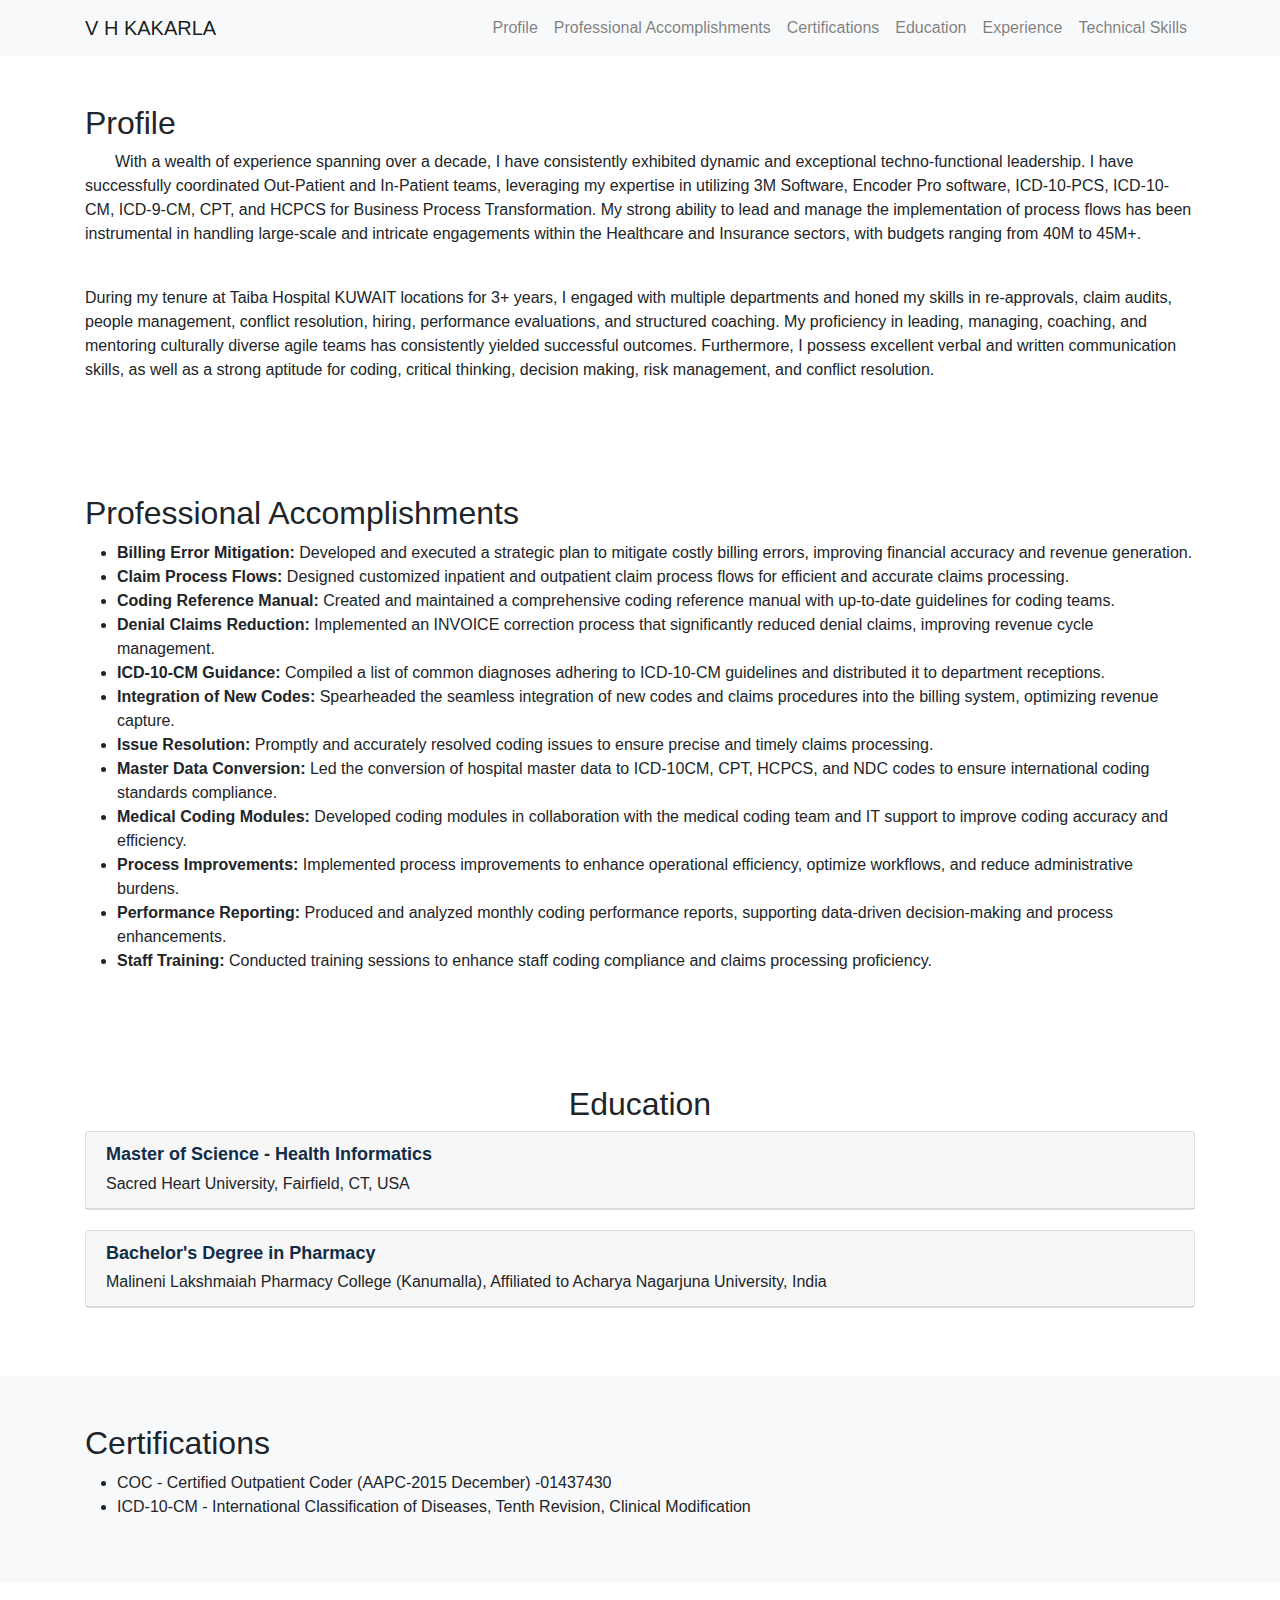
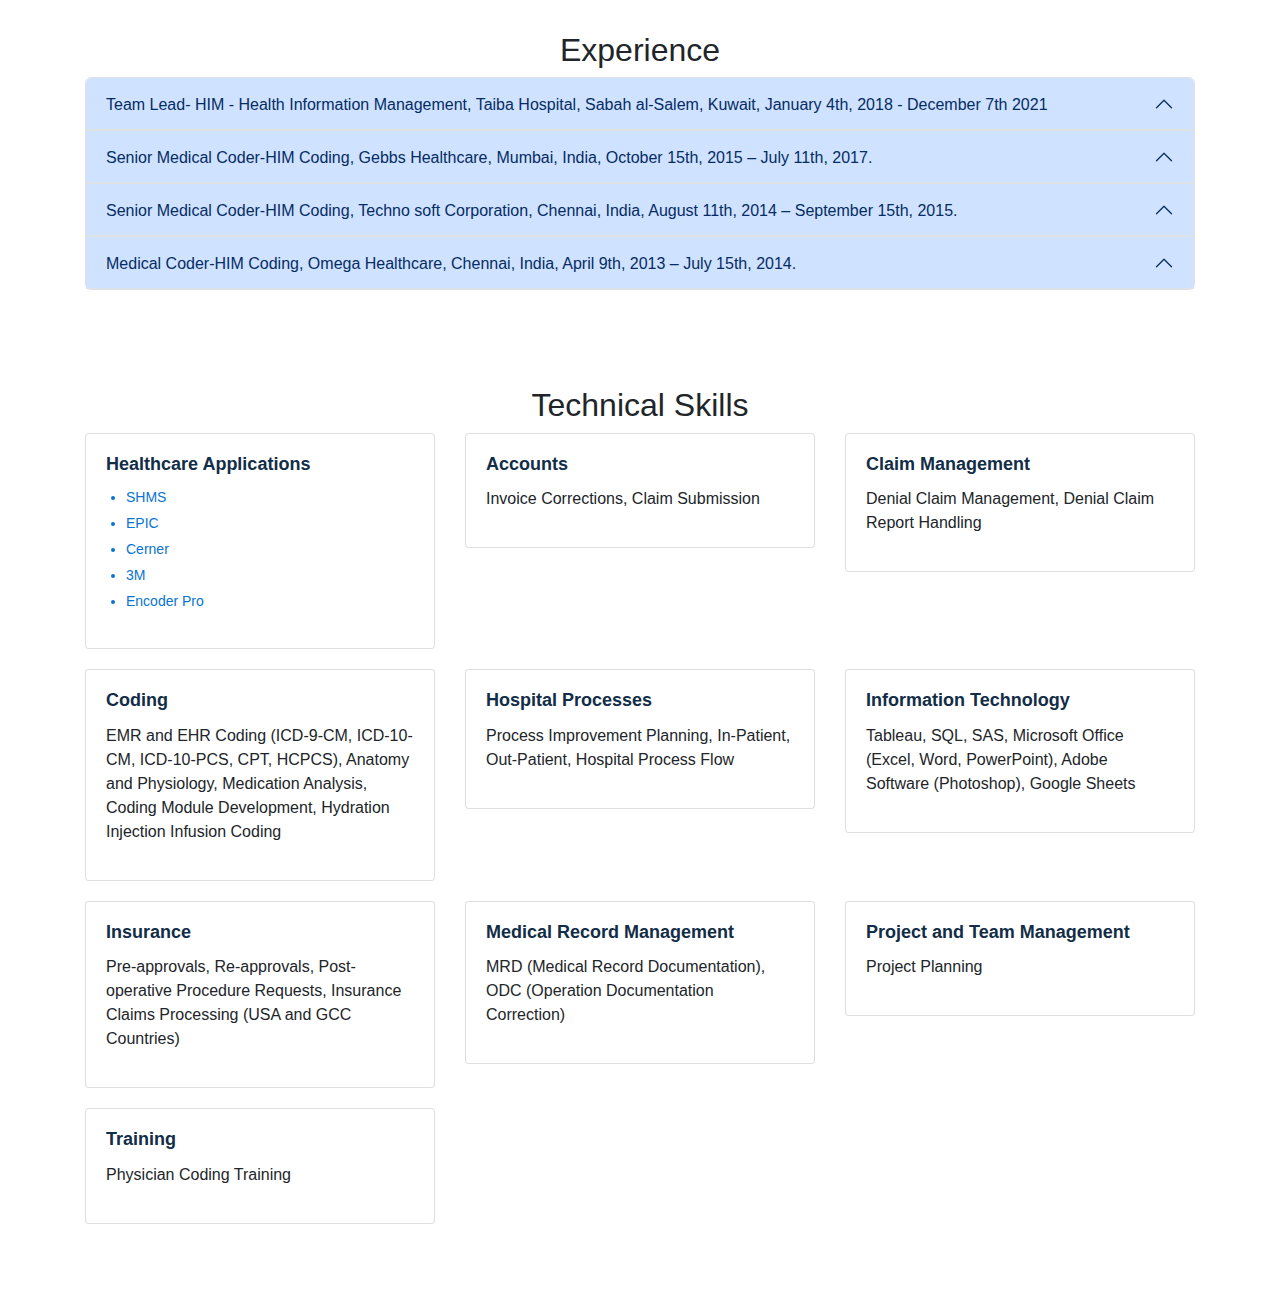
==== index.html @ 4e9ce4dd "Create index.html" ====
<!DOCTYPE html>
<html lang="en">
<head>
    <meta charset="UTF-8">
    <meta name="viewport" content="width=device-width, initial-scale=1.0">
    <title>V H Kakarla Sharma</title>
    <!-- Bootstrap CSS -->
    <link rel="stylesheet" href="https://cdn.jsdelivr.net/npm/bootstrap@5.3.0/dist/css/bootstrap.min.css">
 <link rel="stylesheet" href="https://maxcdn.bootstrapcdn.com/bootstrap/4.5.2/css/bootstrap.min.css">

    <!-- Add jQuery -->
    <script src="https://ajax.googleapis.com/ajax/libs/jquery/3.5.1/jquery.min.js"></script>

    <!-- Add Bootstrap JS -->
    <script src="https://cdnjs.cloudflare.com/ajax/libs/popper.js/1.16.0/umd/popper.min.js"></script>
    <script src="https://maxcdn.bootstrapcdn.com/bootstrap/4.5.2/js/bootstrap.min.js"></script>

    <!-- Custo
    <!-- Custom CSS -->
    <style>
        /* Custom styling for the cards */
        .para1 {
            text-indent: 30px;
        }

        .card {
            background-color: #366636;
            border: none;
            margin-bottom: 20px;
        }

        .card-title {
            color: #122d47;
            font-size: 18px;
            font-weight: bold;
        }

        .card ul {
            list-style-type: disc;
            padding-left: 20px;
        }

        .card li {
            color: #0974d1;
            font-size: 14px;
            margin-bottom: 5px;
        }
    </style>
</head>
<body>
<header>
    <nav class="navbar navbar-expand-lg navbar-light bg-light">
        <div class="container">
            <a class="navbar-brand" href="#">V H KAKARLA </a>
            <button class="navbar-toggler" type="button" data-bs-toggle="collapse" data-bs-target="#navbarNav"
                    aria-controls="navbarNav" aria-expanded="false" aria-label="Toggle navigation">
                <span class="navbar-toggler-icon"></span>
            </button>
            <div class="collapse navbar-collapse" id="navbarNav">
                <ul class="navbar-nav ml-auto">
                    <li class="nav-item">
                        <a class="nav-link" href="#profile">Profile</a>
                    </li>
                    <li class="nav-item">
                        <a class="nav-link" href="#professional-accomplishments">Professional Accomplishments</a>
                    </li>
                    <li class="nav-item">
                        <a class="nav-link" href="#certifications">Certifications</a>
                    </li>
                    <li class="nav-item">
                        <a class="nav-link" href="#education">Education</a>
                    </li>
                    <li class="nav-item">
                        <a class="nav-link" href="#experience">Experience</a>
                    </li>
                    <li class="nav-item">
                        <a class="nav-link" href="#technical-skills">Technical Skills</a>
                    </li>
                </ul>
            </div>
        </div>
    </nav>
</header>

<section id="profile" class="py-5">
    <div class="container">
        <h2>Profile</h2>
        <p class="para1">With a wealth of experience spanning over a decade, I have consistently exhibited dynamic and exceptional techno-functional leadership. I have successfully coordinated Out-Patient and In-Patient teams, leveraging my expertise in utilizing 3M Software, Encoder Pro software, ICD-10-PCS, ICD-10-CM, ICD-9-CM, CPT, and HCPCS for Business Process Transformation. My strong ability to lead and manage the implementation of process flows has been instrumental in handling large-scale and intricate engagements within the Healthcare and Insurance sectors, with budgets ranging from 40M to 45M+.</p>
        <br/>
        <p class="para2">During my tenure at Taiba Hospital KUWAIT locations for 3+ years, I engaged with multiple departments and honed my skills in re-approvals, claim audits, people management, conflict resolution, hiring, performance evaluations, and structured coaching. My proficiency in leading, managing, coaching, and mentoring culturally diverse agile teams has consistently yielded successful outcomes. Furthermore, I possess excellent verbal and written communication skills, as well as a strong aptitude for coding, critical thinking, decision making, risk management, and conflict resolution.</p>
    </div>
</section>

<section id="professional-accomplishments" class="py-5">
    <div class="container">
        <h2>Professional Accomplishments</h2>
        <ul class="professional">

<li><strong>Billing Error Mitigation:</strong> Developed and executed a strategic plan to mitigate costly billing errors, improving financial accuracy and revenue generation.</li>
<li><strong>Claim Process Flows:</strong> Designed customized inpatient and outpatient claim process flows for efficient and accurate claims processing.</li>
<li><strong>Coding Reference Manual:</strong> Created and maintained a comprehensive coding reference manual with up-to-date guidelines for coding teams.</li>
<li><strong>Denial Claims Reduction:</strong> Implemented an INVOICE correction process that significantly reduced denial claims, improving revenue cycle management.</li>
<li><strong>ICD-10-CM Guidance:</strong> Compiled a list of common diagnoses adhering to ICD-10-CM guidelines and distributed it to department receptions.</li>
<li><strong>Integration of New Codes:</strong> Spearheaded the seamless integration of new codes and claims procedures into the billing system, optimizing revenue capture.</li>
<li><strong>Issue Resolution:</strong> Promptly and accurately resolved coding issues to ensure precise and timely claims processing.</li>
<li><strong>Master Data Conversion:</strong> Led the conversion of hospital master data to ICD-10CM, CPT, HCPCS, and NDC codes to ensure international coding standards compliance.</li>
<li><strong>Medical Coding Modules:</strong> Developed coding modules in collaboration with the medical coding team and IT support to improve coding accuracy and efficiency.</li>
<li><strong>Process Improvements:</strong> Implemented process improvements to enhance operational efficiency, optimize workflows, and reduce administrative burdens.</li>
<li><strong>Performance Reporting:</strong> Produced and analyzed monthly coding performance reports, supporting data-driven decision-making and process enhancements.</li>
<li><strong>Staff Training:</strong> Conducted training sessions to enhance staff coding compliance and claims processing proficiency.
</li>
          <!-- Add more points as needed -->
        </ul>
    </div>
</section>
<section id="education" class="py-5">
    <div class="container">
        <h2 class="text-center">Education</h2>
        <div class="row justify-content-center">
            <div class="col-md-12">
                <div class="education-box">
                    <div class="card custom-card">
                        <div class="card-header custom-header" data-toggle="collapse" data-target="#educationCollapse" aria-expanded="true">
                            <h5 class="card-title">Master of Science - Health Informatics</h5>
                            <p class="card-subtitle">Sacred Heart University, Fairfield, CT, USA</p>
                        </div>
                        <div id="educationCollapse" class="collapse" data-parent="#education">
                            <div class="card-body">
                                <p class="card-text">Advanced Data Analytics, EHR, Business of healthcare IT, Evid Based Practice, Legal aspects of HIT, Healthcare Operations, Population Health, Consumer of HIT…</p>
                            </div>
                            <div class="card-footer custom-footer">
                                <p>Key Skills:</p>
                                <ul class="skills-list">
                                    <li><strong>Health IT:</strong> Experienced in building, deploying, and maintaining EHR and other health IT systems.</li>
                                    <li><strong>Data Analysis:</strong> Experienced in building, deploying, and maintaining EHR and other health IT systems.</li>
                                    <li><strong>Healthcare Data Privacy:</strong> Experienced in HIPAA and other privacy requirements and patient data confidentiality.</li>
                                    <li><strong>Interoperability:</strong> Experienced in establishing data interoperability amongst healthcare systems to improve patient care.</li>
                                    <li><strong>Healthcare Informatics:</strong> Experienced in improving healthcare operations and patient outcomes using technology. Ability to effectively gather, organize, and retain healthcare data for accurate and accessible information management.</li>
                                    <li><strong>Informatics Project Management:</strong> Successfully manages health IT projects from idea to completion within schedules and budgets.</li>
                                    <li><strong>Research and Evaluation:</strong> Experienced in health informatics research, intervention evaluation, and improvement.</li>

                                </ul>
                                
                                <!-- Capstone Project Section -->
                                <div class="card-header custom-header" id="capstoneHeader">
                                    <h5 class="card-title">Capstone Project</h5>
                                </div>
                                <div id="capstoneCollapse" class="collapse" data-parent="#education">
                                    <div class="card-body">
                                        <p class="card-text">
                                            I carried out a thorough investigation of the use of artificial intelligence (AI) in the surgical treatment and diagnosis of herniated lumbar discs...
                                        </p>
                                        <p class="card-text">
                                            I discovered that AI-based CT and MRI imaging outperformed conventional approaches in diagnosing lumbar disc injuries...
                                        </p>
                                        <p class="card-text">
                                            My meta-analysis also showed that AI-assisted diagnosis and therapy resulted in improved medical outcomes, including greater treatment success rates...
                                        </p>
                                        <p class="card-text">
                                            The included research got participant consent and institutional review board clearance to guarantee ethical standards. Overall, my study demonstrates the potential for AI-based CT and MRI imaging to enhance the detection and management of lumbar disc herniation, leading to more accurate and affordable healthcare.
                                        </p>
                                    </div>
                                </div>
                            </div>
                        </div>
                    </div>
                    <!-- Second Panel (Updated) -->
            <div class="row justify-content-center">
                <div class="col-md-12">
                    <div class="education-box">
                        <div class="card custom-card">
                            <div class="card-header custom-header" data-toggle="collapse" data-target="#educationCollapse2" aria-expanded="false">
                                <h5 class="card-title">Bachelor's Degree in Pharmacy</h5>
                                <p class="card-subtitle">Malineni Lakshmaiah Pharmacy College (Kanumalla), Affiliated to Acharya Nagarjuna University, India</p>
                            </div>
                            <div id="educationCollapse2" class="collapse" data-parent="#education">
                                <div class="card-body">
                                    <p class="card-text">I completed my Bachelor's degree in Pharmacy from Malineni Lakshmaiah Pharmacy College, which is affiliated to Acharya Nagarjuna University, India, from 2007 to 2011.</p>
                                </div>
                                
                            </div>
                        </div>
                    </div>
                </div>

                </div>
            </div>
        </div>
    </div>
</section>




<section id="certifications" class="py-5 bg-light">
    <div class="container">
        <h2>Certifications</h2>
        <ul>
            <li>COC - Certified Outpatient Coder (AAPC-2015 December) -01437430</li>
            <li>ICD-10-CM - International Classification of Diseases, Tenth Revision, Clinical Modification</li>
            <!-- Add more certification items as needed -->
        </ul>
    </div>
</section>



<section id="experience" class="py-5">
    <div class="container">
        <h2 class="text-center">Experience</h2>
        <div class="accordion" id="experienceAccordion">
            <!-- Experience Entry 1 -->
            <div class="accordion-item">
                <h2 class="accordion-header" id="headingOne">
                    <button class="accordion-button" type="button" data-bs-toggle="collapse"
                            data-bs-target="#collapseOne" aria-expanded="false" aria-controls="collapseOne">
                        Team Lead- HIM - Health Information Management, Taiba Hospital, Sabah al-Salem, Kuwait, January 4th,
                        2018 - December 7th 2021
                    </button>
                </h2>
                <div id="collapseOne" class="accordion-collapse collapse" aria-labelledby="headingOne"
                     data-bs-parent="#experienceAccordion">
                    <div class="accordion-body">
                        <ul>
                            <li><strong>Contribute to strategy plans:</strong> that are in line with the goals of the healthcare business.</li>
                            <li><strong>Coding Operations:</strong> Take care of day-to-day coding tasks, check methods, and make sure billing is correct.</li>
                            <li><strong>Disaster Resilience:</strong> Make backup plans to protect your info and keep your business running.</li>
                            <li><strong>Data Management:</strong> Make sure that patient data is collected, coded, and recorded correctly and in accordance with law and industry standards.</li>
                            <li><strong>Data Security:</strong> Make sure data is safe and that HIPAA rules are followed.</li>
                            <li><strong>Data Analysis:</strong> Gather and study health data to make reports that can be used to make decisions and improve performance.</li>
                            <li><strong>Electronic Health Records (EHR):</strong> Coordinate the creation and upkeep of EHR systems that are easy to use.</li>
                            <li><strong>Education and training:</strong> lead workshops and projects to teach team members about management concepts and related technologies.</li>
                            <li><strong>Insurance Re-approval:</strong> Take care of the steps for re-approval, matching procedures, and checking payment details.</li>
                            <li><strong>Process Improvement:</strong> Look for ways to make data management processes easier and more automated.</li>
                            <li><strong>Policy Enforcement:</strong> Set internal rules and make sure they are followed for speed and response.</li>
                            <li><strong>Performance Evaluation:</strong> Use performance data to improve code processes and change to meet business goals.</li>
                            <li><strong>Quality Assurance:</strong> Set up rules for quality control and check the truth of health information regularly.</li>
                            <li><strong>Regulatory Compliance:</strong> Make sure you know the latest rules about healthcare, data security, and license.</li>
                            <li><strong>Reports and Communication:</strong> Make insurance reports, settle unpaid claims, and help doctors, and other parties talk to each other.</li>
                            <li><strong>Stakeholder Engagement:</strong> Make connections with healthcare professionals, IT teams, and other stakeholders.</li>
                            <li><strong>Team Support:</strong> Lead the code team, review their tactics, and make the office a good place to work.</li>
                            <li><strong>Team Leadership:</strong> Oversee and train a group of experts in health information management, giving them advice on coding, correctness, and rules.</li>
                            <li><strong>Vendor Management:</strong> Work with your vendors to choose and set up management tools and processes.</li>
                            <li><strong>Working with managers:</strong> Talk with managers about practical problems and reports.</li>

                            <!-- Add more points as needed -->
                        </ul>
                    </div>
                </div>
            </div>

            <!-- Experience Entry 2 -->
            <div class="accordion-item">
                <h2 class="accordion-header" id="headingTwo">
                    <button class="accordion-button" type="button" data-bs-toggle="collapse"
                            data-bs-target="#collapseTwo" aria-expanded="false" aria-controls="collapseTwo">
                        Senior Medical Coder-HIM Coding, Gebbs Healthcare, Mumbai, India, October 15th, 2015 – July 11th, 2017.
                    </button>
                </h2>
                <div id="collapseTwo" class="accordion-collapse collapse" aria-labelledby="headingTwo"
                     data-bs-parent="#experienceAccordion">
                    <div class="accordion-body">
                        <ul>
                            <li><strong>Coding Expertise:</strong> Optimized reimbursement rates through proficient ICD-9-CM, ICD-10-CM, HCPCS, and CPT coding methods while maintaining strict record quality standards.</li>
                            <li><strong>Effective Communication:</strong> Served as a central liaison, effectively resolving communication challenges and interface issues across multiple teams.</li>
                            <li><strong>Leadership in Project Execution:</strong> Demonstrated exceptional leadership in project execution, guiding the team to meet targets and deliverables while upholding high-quality standards.</li>
                            <li><strong>Problem-Solving Expertise:</strong> Leveraged advanced problem-solving skills, process development, and strategic implementation expertise to lead and enhance all project operations.</li>
                            <li><strong>Timely Chart Delivery:</strong> Spearheaded timely chart delivery within the Surgery department, showcasing strong time management skills.</li>
                            <li><strong>Verification and Quality Control:</strong> Played a crucial role in ensuring precision and excellence in verification and quality control processes.</li>
                            <li><strong>Medical Coding Compliance:</strong> To protect patient data and confidentiality, followed medical coding compliance criteria, including HIPAA and industry standards.</li>
                            <li><strong>Education and Training:</strong> Actively participating in continuing education and training programs to remain current on coding changes, industry trends, and regulatory updates to ensure appropriate coding procedures.</li>
                            <li><strong>Audits and Quality Improvement:</strong> Coding Led coding accuracy and efficiency efforts by conducting frequent code audits to discover disparities, mistakes, and opportunities for improvement.</li>
                            <li><strong>Collaboration across functions:</strong> Worked seamlessly with medical billing, clinical, and administrative departments to optimize procedures, address coding difficulties, and increase operational efficiency.</li>
                            <li><strong>Coding Process Improvement:</strong> Process improvements optimized coding procedures, reduced duplication, and reduced mistakes, increasing productivity.</li>
                            <li><strong>Documentation Improvement Projects:</strong> Working with healthcare providers to enhance documentation ensured that medical records correctly represented treatment and supported appropriate coding.</li>
                            <li><strong>Analysis and Reporting:</strong> Coded performance reports for decision-making and process changes, leading to data-driven improvements.</li>
                            <li><strong>Coding Team Mentorship:</strong> Provided mentoring, training, and assistance to younger programmers to improve their abilities.</li>
                            <li><strong>Coding Software Expertise:</strong> Used modern coding technologies and tools to simplify and improve accuracy.</li>
                            <li><strong>Patient Record Integrity:</strong> Translated medical procedures and diagnoses into suitable codes to ensure healthcare professionals maintained accurate and trustworthy patient records.</li>
                            
                            <!-- Add more points as needed -->
                        </ul>
                    </div>
                </div>
            </div>

            <!-- Experience Entry 3 -->
            <div class="accordion-item">
                <h2 class="accordion-header" id="headingThree">
                    <button class="accordion-button" type="button" data-bs-toggle="collapse"
                            data-bs-target="#collapseThree" aria-expanded="false" aria-controls="collapseThree">
                        Senior Medical Coder-HIM Coding, Techno soft Corporation, Chennai, India, August 11th, 2014 – September 15th, 2015.
                    </button>
                </h2>
                <div id="collapseThree" class="accordion-collapse collapse" aria-labelledby="headingThree"
                     data-bs-parent="#experienceAccordion">
                    <div class="accordion-body">
                        <ul>
                            <li><strong>Chart Creation:</strong> Skilled in creating charts, including the selection of elements and ensuring accuracy.</li>
                            <li><strong>Flexibility:</strong> Willingness to work overtime as needed to complete tasks and meet deadlines.</li>
                            <li><strong>Project Assistance:</strong> Assists management with assigned tasks and projects, showcasing the ability to manage multiple projects effectively.</li>
                            <li><strong>Verification and Quality Control:</strong> Proficient in verification and quality control processes, especially related to Evaluation and Management (E/M).</li>
                            <li><strong>Reduced errors and following the rules:</strong> Regular code checks were done to make sure that coding rules and standards were being followed. This led to a 15% drop in coding mistakes.</li>
                            <li><strong>Compliance with rules and updates to codes:</strong> Proactively updated and changed codes to keep up with changing industry laws and standards and to keep coding practices accurate and legal.</li>
                            <li><strong>Accuracy and Making the Most Money:</strong> Achieved an impressive 95% accuracy rate in coding. This made a big difference in optimizing income by making sure that hospital and outpatient services were coded correctly.</li>
                            <li><strong>Mentoring and Building Skills:</strong> Provided useful advice and training to younger coders, which helped them improve their skills and made the team's coding more efficient.</li>
                            <li><strong>Quality control and cutting down on mistakes:</strong> Did regular coding checks and gave the coding team useful comments. This led to a 10% drop in coding mistakes and an overall improvement in accuracy.</li>
                            <!-- Add more points as needed -->
                        </ul>
                    </div>
                </div>
            </div>

            <!-- Experience Entry 4 -->
            <div class="accordion-item">
                <h2 class="accordion-header" id="headingFour">
                    <button class="accordion-button" type="button" data-bs-toggle="collapse"
                            data-bs-target="#collapseFour" aria-expanded="false" aria-controls="collapseFour">
                        Medical Coder-HIM Coding, Omega Healthcare, Chennai, India, April 9th, 2013 – July 15th, 2014.
                    </button>
                </h2>
                <div id="collapseFour" class="accordion-collapse collapse" aria-labelledby="headingFour"
                     data-bs-parent="#experienceAccordion">
                    <div class="accordion-body">
                        <ul>
                            <li><strong>Accuracy Assurance:</strong> Ensured the accuracy of paper charts through audits and quality checks.</li>
                            <li><strong>Error Correction:</strong> Corrected errors in patient records and verified information with doctors for accuracy.</li>
                            <li><strong>ICD-9 CM and CPT Coding:</strong> Assigned ICD-9 CM and CPT codes to clinic patient records.</li>
                            <li><strong>Performance Target:</strong> Maintained a high level of accuracy, achieving 96% accuracy per 150 daily claims.</li>
                            <li><strong>Expertise of medical coding:</strong> Assigned ICD-9, CPT, and HCPCS numbers to medical claims in a variety of medical areas, such as orthopedics, surgery, gynecology, neurology, emergency medicine, and pediatrics.</li>
                            <li><strong>Collaboration and Solving Problems:</strong> Closely worked with healthcare experts, like doctors, to answer questions about coding and quickly solve problems connected to coding.</li>
                            <li><strong>Working Together on Billing and Revenue Recovery:</strong> Worked closely with the billing department to fix cases that were turned down, which helped the group get more money back.</li>
                            <li><strong>Time management and juggling multiple tasks:</strong> Excellent time management and the ability to do more than one thing at once were shown by the way the candidate handled a large number of medical records and typing jobs while still meeting quality and speed goals.</li>
                            <li><strong>Teamwork and Knowledge of the Field:</strong> Actively took part in coding team meetings to talk about industry trends, share new information, and put best practices into place to improve the coding process.</li>
                            <!-- Add more points as needed -->
                        </ul>
                    </div>
                </div>
            </div>
        </div>
    </div>
</section>



<section id="technical-skills" class="py-5">
    <div class="container">
        <h2 class="text-center">Technical Skills</h2>
        <div class="row">
            <div class="col-md-4">
                <div class="card">
                    <div class="card-body">
                        <h5 class="card-title">Healthcare Applications</h5>
                        <ul>
                            <li>SHMS</li>
                            <li>EPIC</li>
                            <li>Cerner</li>
                            <li>3M</li>
                            <li>Encoder Pro</li>
                        </ul>
                    </div>
                </div>
            </div>
            <div class="col-md-4">
                <div class="card">
                    <div class="card-body">
                        <h5 class="card-title">Accounts</h5>
                        <p>Invoice Corrections, Claim Submission</p>
                    </div>
                </div>
            </div>
            <div class="col-md-4">
                <div class="card">
                    <div class="card-body">
                        <h5 class="card-title">Claim Management</h5>
                        <p>Denial Claim Management, Denial Claim Report Handling</p>
                    </div>
                </div>
            </div>
            <!-- Add more technical skills cards as needed -->
        </div>
        <div class="row">
            <div class="col-md-4">
                <div class="card">
                    <div class="card-body">
                        <h5 class="card-title">Coding</h5>
                        <p>EMR and EHR Coding (ICD-9-CM, ICD-10-CM, ICD-10-PCS, CPT, HCPCS), Anatomy and Physiology, Medication Analysis, Coding Module Development, Hydration Injection Infusion Coding</p>
                    </div>
                </div>
            </div>
            <div class="col-md-4">
                <div class="card">
                    <div class="card-body">
                        <h5 class="card-title">Hospital Processes</h5>
                        <p>Process Improvement Planning, In-Patient, Out-Patient, Hospital Process Flow</p>
                    </div>
                </div>
            </div>
            <div class="col-md-4">
                <div class="card">
                    <div class="card-body">
                        <h5 class="card-title">Information Technology</h5>
                        <p>Tableau, SQL, SAS, Microsoft Office (Excel, Word, PowerPoint), Adobe Software (Photoshop), Google Sheets</p>
                    </div>
                </div>
            </div>
            <!-- Add more technical skills cards as needed -->
        </div>
        <div class="row">
            <div class="col-md-4">
                <div class="card">
                    <div class="card-body">
                        <h5 class="card-title">Insurance</h5>
                        <p>Pre-approvals, Re-approvals, Post-operative Procedure Requests, Insurance Claims Processing (USA and GCC Countries)</p>
                    </div>
                </div>
            </div>
            <div class="col-md-4">
                <div class="card">
                    <div class="card-body">
                        <h5 class="card-title">Medical Record Management</h5>
                        <p>MRD (Medical Record Documentation), ODC (Operation Documentation Correction)</p>
                    </div>
                </div>
            </div>
            <div class="col-md-4">
                <div class="card">
                    <div class="card-body">
                        <h5 class="card-title">Project and Team Management</h5>
                        <p>Project Planning</p>
                    </div>
                </div>
            </div>
            <div class="col-md-4">
                <div class="card">
                    <div class="card-body">
                        <h5 class="card-title">Training</h5>
                        <p>Physician Coding Training</p>
                    </div>
                </div>
            </div>
        </div>
    </div>
</section>


<!-- Bootstrap JS, Popper.js, and jQuery -->
<script src="https://cdn.jsdelivr.net/npm/bootstrap@5.3.0/dist/js/bootstrap.bundle.min.js"></script>
<script src="https://cdnjs.cloudflare.com/ajax/libs/popper.js/1.16.0/umd/popper.min.js"></script>
<script src="https://stackpath.bootstrapcdn.com/bootstrap/4.5.2/js/bootstrap.min.js"></script>
<!-- Add these links to the head section of your HTML file -->
<link rel="stylesheet" href="https://maxcdn.bootstrapcdn.com/bootstrap/4.5.2/css/bootstrap.min.css">
<script src="https://ajax.googleapis.com/ajax/libs/jquery/3.5.1/jquery.min.js"></script>
<script src="https://cdnjs.cloudflare.com/ajax/libs/popper.js/1.16.0/umd/popper.min.js"></script>
<script src="https://maxcdn.bootstrapcdn.com/bootstrap/4.5.2/js/bootstrap.min.js"></script>


<!-- Your custom JavaScript -->
<script>
    $(document).ready(function () {
        $('#capstoneHeader').click(function () {
            $('#capstoneCollapse').collapse('toggle');
        });
    });
</script>

</body>
</html>
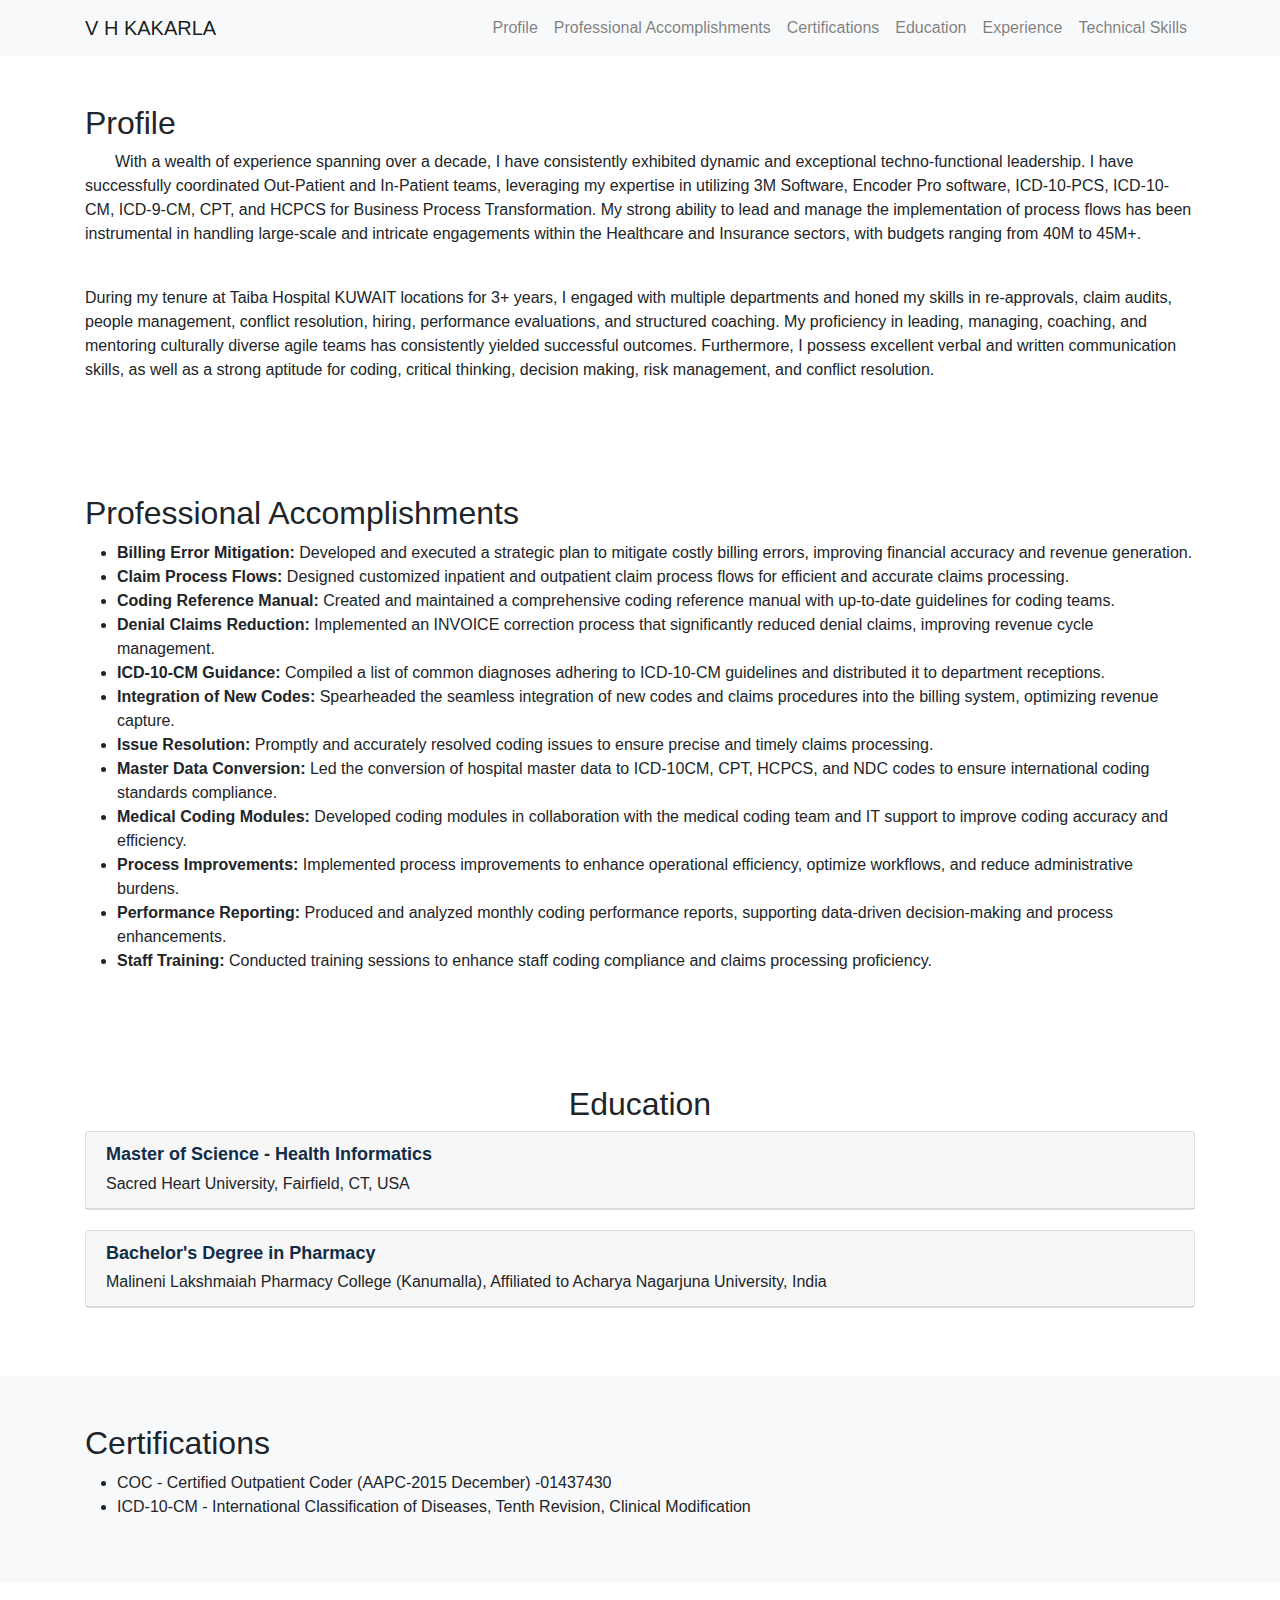
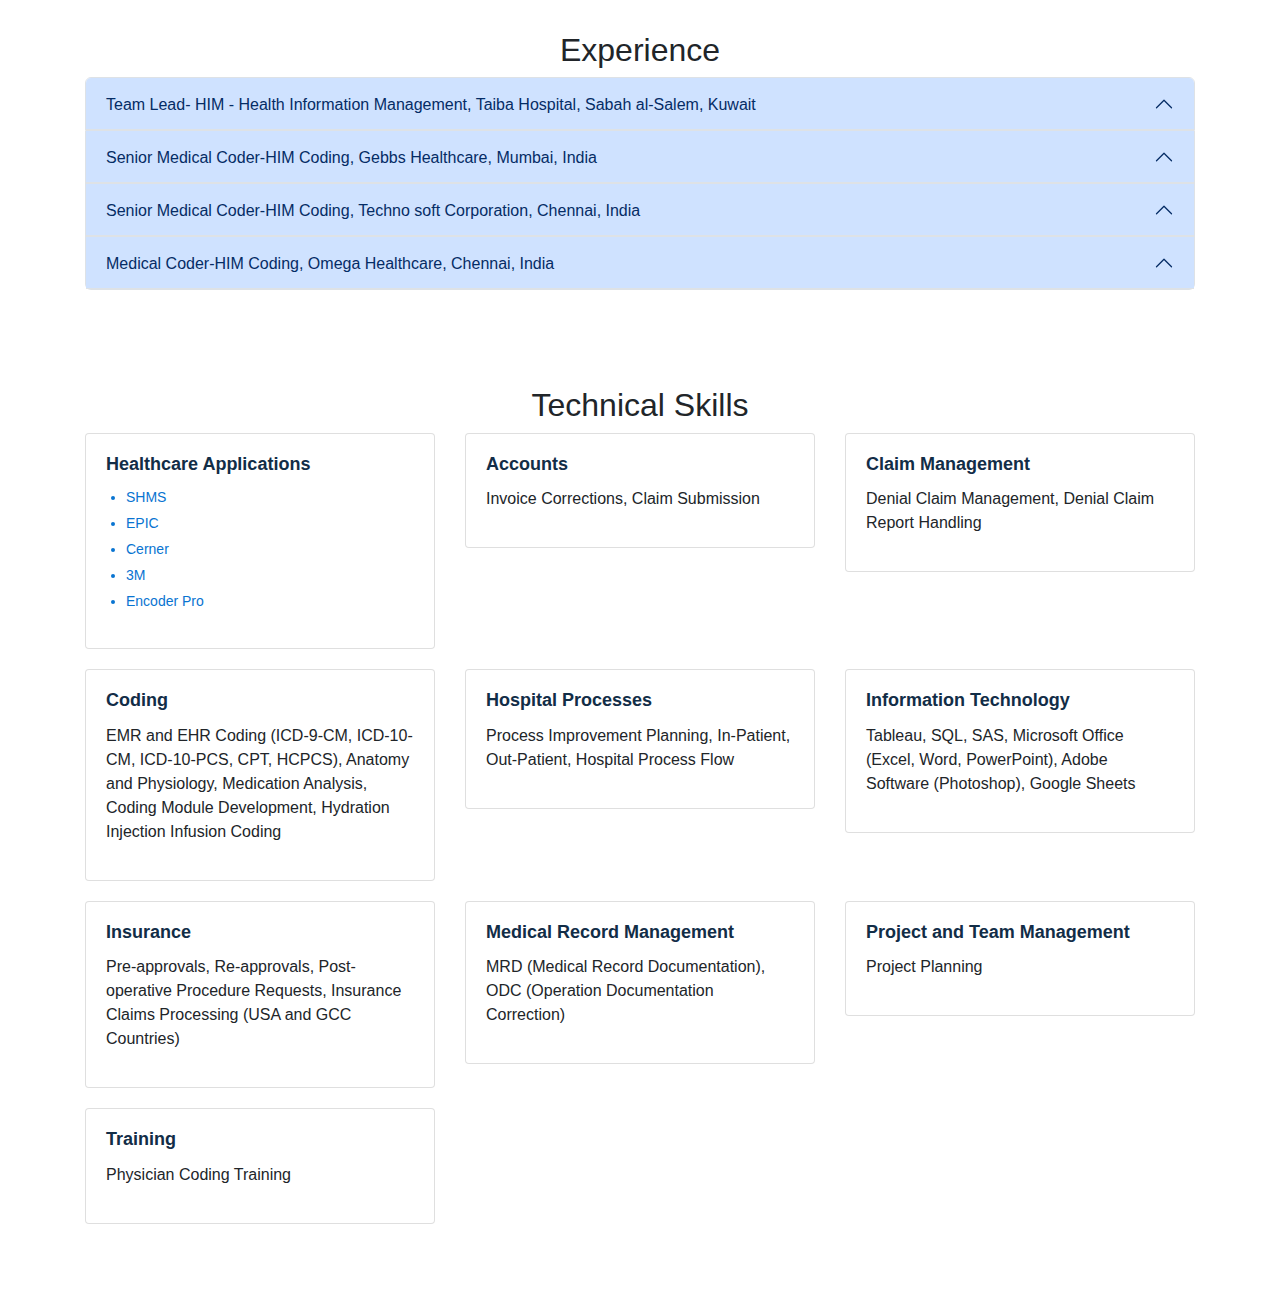
==== commit cc7ba1be: "Update index.html" ====
--- a/index.html
+++ b/index.html
@@ -214,8 +214,7 @@
                 <h2 class="accordion-header" id="headingOne">
                     <button class="accordion-button" type="button" data-bs-toggle="collapse"
                             data-bs-target="#collapseOne" aria-expanded="false" aria-controls="collapseOne">
-                        Team Lead- HIM - Health Information Management, Taiba Hospital, Sabah al-Salem, Kuwait, January 4th,
-                        2018 - December 7th 2021
+                        Team Lead- HIM - Health Information Management, Taiba Hospital, Sabah al-Salem, Kuwait
                     </button>
                 </h2>
                 <div id="collapseOne" class="accordion-collapse collapse" aria-labelledby="headingOne"
@@ -254,7 +253,7 @@
                 <h2 class="accordion-header" id="headingTwo">
                     <button class="accordion-button" type="button" data-bs-toggle="collapse"
                             data-bs-target="#collapseTwo" aria-expanded="false" aria-controls="collapseTwo">
-                        Senior Medical Coder-HIM Coding, Gebbs Healthcare, Mumbai, India, October 15th, 2015 – July 11th, 2017.
+                        Senior Medical Coder-HIM Coding, Gebbs Healthcare, Mumbai, India
                     </button>
                 </h2>
                 <div id="collapseTwo" class="accordion-collapse collapse" aria-labelledby="headingTwo"
@@ -289,7 +288,7 @@
                 <h2 class="accordion-header" id="headingThree">
                     <button class="accordion-button" type="button" data-bs-toggle="collapse"
                             data-bs-target="#collapseThree" aria-expanded="false" aria-controls="collapseThree">
-                        Senior Medical Coder-HIM Coding, Techno soft Corporation, Chennai, India, August 11th, 2014 – September 15th, 2015.
+                        Senior Medical Coder-HIM Coding, Techno soft Corporation, Chennai, India
                     </button>
                 </h2>
                 <div id="collapseThree" class="accordion-collapse collapse" aria-labelledby="headingThree"
@@ -316,7 +315,7 @@
                 <h2 class="accordion-header" id="headingFour">
                     <button class="accordion-button" type="button" data-bs-toggle="collapse"
                             data-bs-target="#collapseFour" aria-expanded="false" aria-controls="collapseFour">
-                        Medical Coder-HIM Coding, Omega Healthcare, Chennai, India, April 9th, 2013 – July 15th, 2014.
+                        Medical Coder-HIM Coding, Omega Healthcare, Chennai, India
                     </button>
                 </h2>
                 <div id="collapseFour" class="accordion-collapse collapse" aria-labelledby="headingFour"
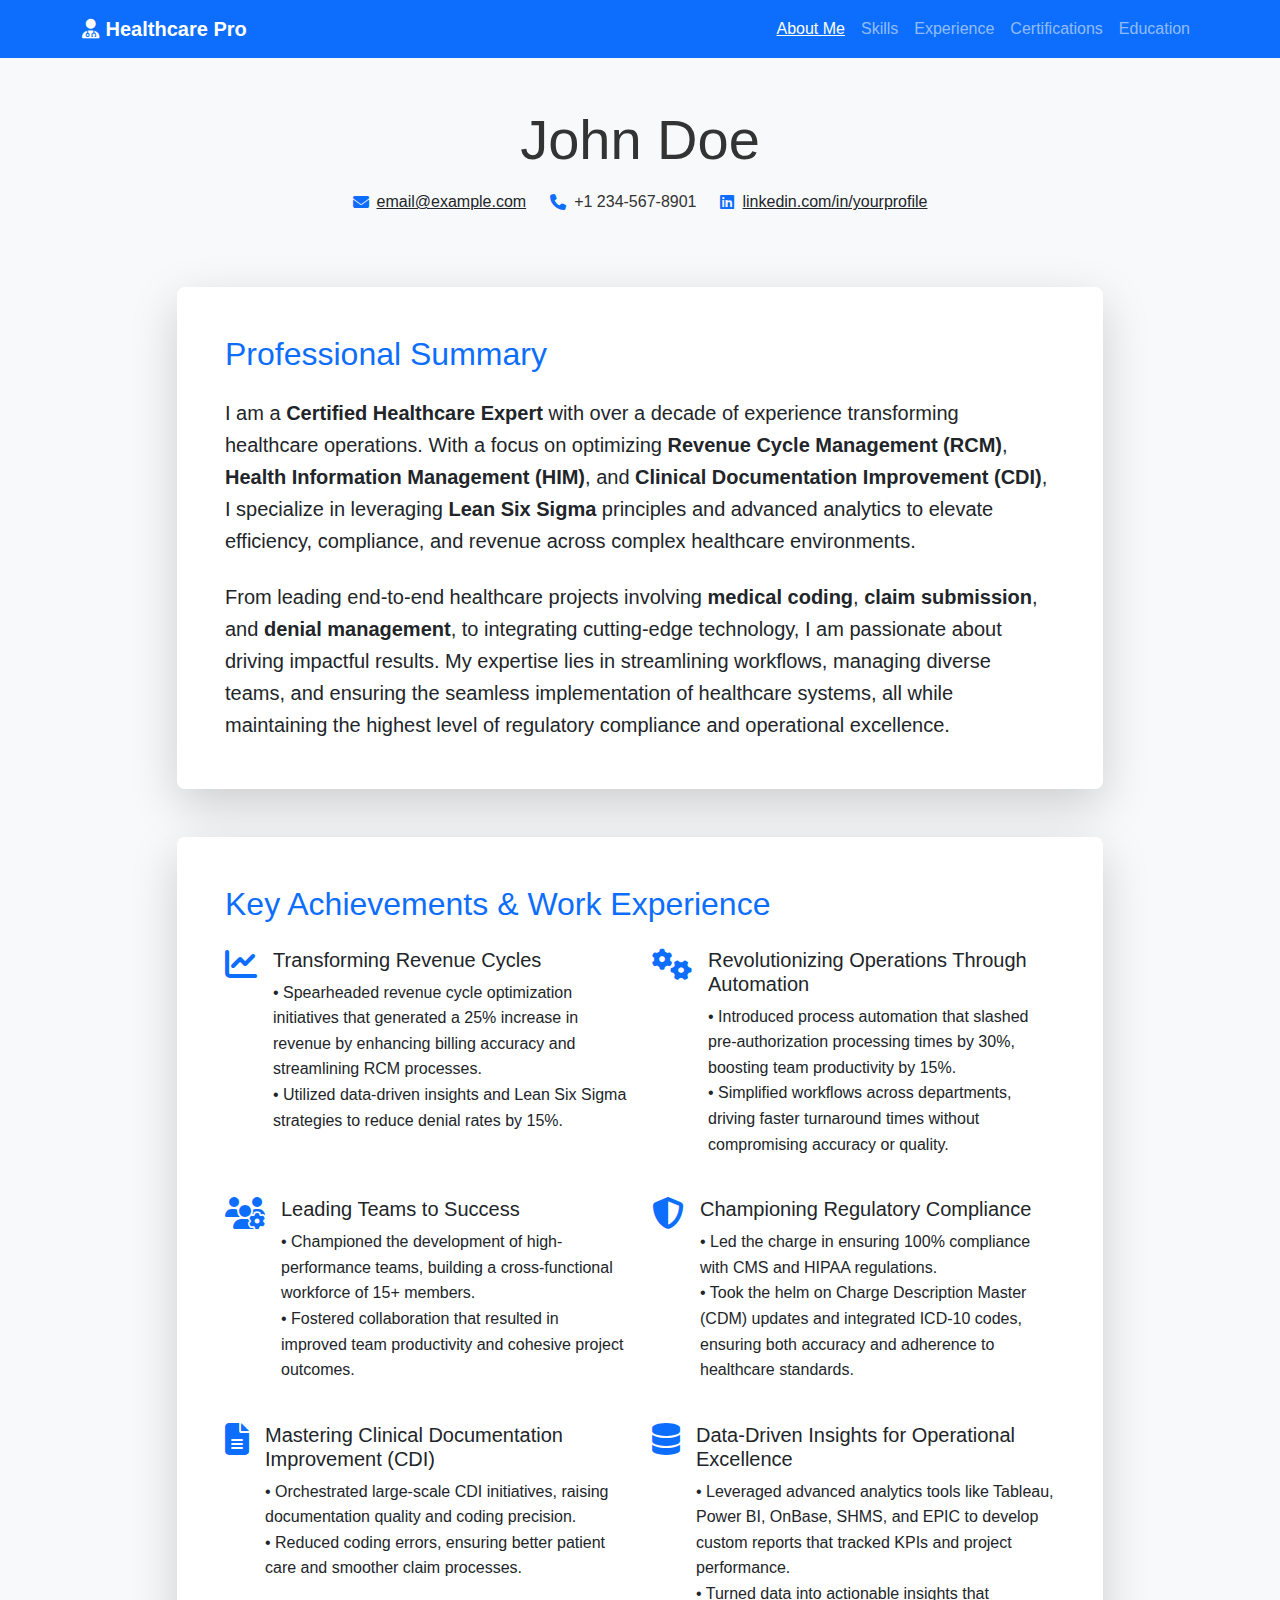
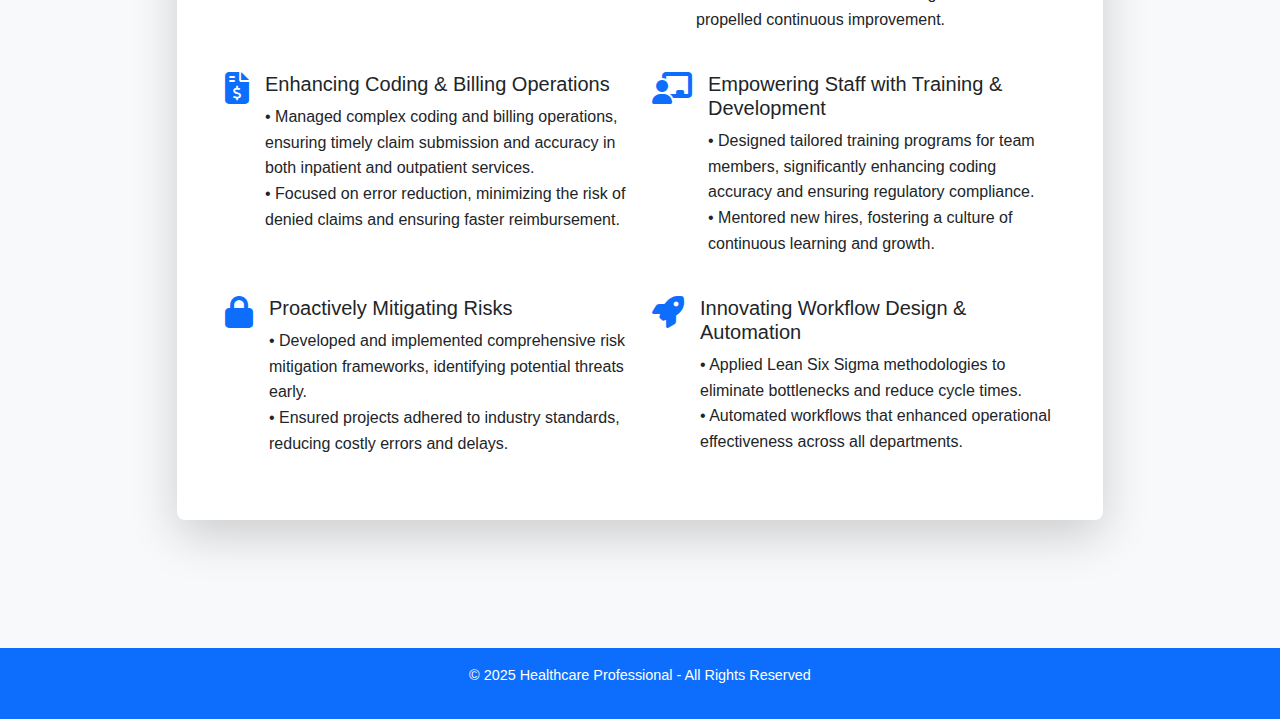
==== commit 024c9388: "Update index.html" ====
--- a/index.html
+++ b/index.html
@@ -1,467 +1,264 @@
-<!DOCTYPE html>
-<html lang="en">
-<head>
-    <meta charset="UTF-8">
-    <meta name="viewport" content="width=device-width, initial-scale=1.0">
-    <title>V H Kakarla Sharma</title>
-    <!-- Bootstrap CSS -->
-    <link rel="stylesheet" href="https://cdn.jsdelivr.net/npm/bootstrap@5.3.0/dist/css/bootstrap.min.css">
- <link rel="stylesheet" href="https://maxcdn.bootstrapcdn.com/bootstrap/4.5.2/css/bootstrap.min.css">
-
-    <!-- Add jQuery -->
-    <script src="https://ajax.googleapis.com/ajax/libs/jquery/3.5.1/jquery.min.js"></script>
-
-    <!-- Add Bootstrap JS -->
-    <script src="https://cdnjs.cloudflare.com/ajax/libs/popper.js/1.16.0/umd/popper.min.js"></script>
-    <script src="https://maxcdn.bootstrapcdn.com/bootstrap/4.5.2/js/bootstrap.min.js"></script>
-
-    <!-- Custo
+  <!DOCTYPE html>
+  <html lang="en">
+  <head>
+    <meta charset="UTF-8" />
+    <meta name="viewport" content="width=device-width, initial-scale=1" />
+    <title>About Me - Healthcare Professional</title>
+    <!-- Bootstrap CSS-->
+    <link href="https://cdn.jsdelivr.net/npm/bootstrap@5.3.0/dist/css/bootstrap.min.css" rel="stylesheet" />
+    <!-- Font Awesome -->
+    <link rel="stylesheet" href="https://cdnjs.cloudflare.com/ajax/libs/font-awesome/6.4.0/css/all.min.css" />
     <!-- Custom CSS -->
-    <style>
-        /* Custom styling for the cards */
-        .para1 {
-            text-indent: 30px;
-        }
-
-        .card {
-            background-color: #366636;
-            border: none;
-            margin-bottom: 20px;
-        }
-
-        .card-title {
-            color: #122d47;
-            font-size: 18px;
-            font-weight: bold;
-        }
-
-        .card ul {
-            list-style-type: disc;
-            padding-left: 20px;
-        }
-
-        .card li {
-            color: #0974d1;
-            font-size: 14px;
-            margin-bottom: 5px;
-        }
-    </style>
-</head>
-<body>
-<header>
-    <nav class="navbar navbar-expand-lg navbar-light bg-light">
-        <div class="container">
-            <a class="navbar-brand" href="#">V H KAKARLA </a>
-            <button class="navbar-toggler" type="button" data-bs-toggle="collapse" data-bs-target="#navbarNav"
-                    aria-controls="navbarNav" aria-expanded="false" aria-label="Toggle navigation">
-                <span class="navbar-toggler-icon"></span>
-            </button>
-            <div class="collapse navbar-collapse" id="navbarNav">
-                <ul class="navbar-nav ml-auto">
-                    <li class="nav-item">
-                        <a class="nav-link" href="#profile">Profile</a>
-                    </li>
-                    <li class="nav-item">
-                        <a class="nav-link" href="#professional-accomplishments">Professional Accomplishments</a>
-                    </li>
-                    <li class="nav-item">
-                        <a class="nav-link" href="#certifications">Certifications</a>
-                    </li>
-                    <li class="nav-item">
-                        <a class="nav-link" href="#education">Education</a>
-                    </li>
-                    <li class="nav-item">
-                        <a class="nav-link" href="#experience">Experience</a>
-                    </li>
-                    <li class="nav-item">
-                        <a class="nav-link" href="#technical-skills">Technical Skills</a>
-                    </li>
-                </ul>
+    <link rel="stylesheet" href="styles.css" />
+  </head>
+  <body>
+    <!-- Navbar -->
+    <nav class="navbar navbar-expand-lg navbar-dark bg-primary sticky-top">
+      <div class="container">
+        <a class="navbar-brand" href="index.html"><i class="fas fa-user-md"></i> Healthcare Pro</a>
+        <button class="navbar-toggler" type="button" data-bs-toggle="collapse" data-bs-target="#navbarNav" 
+                aria-controls="navbarNav" aria-expanded="false" aria-label="Toggle navigation">
+          <span class="navbar-toggler-icon"></span>
+        </button>
+        <div class="collapse navbar-collapse justify-content-end" id="navbarNav">
+          <ul class="navbar-nav">
+            <li class="nav-item"><a class="nav-link active" href="index.html">About Me</a></li>
+            <li class="nav-item"><a class="nav-link" href="skills.html">Skills</a></li>
+            <li class="nav-item"><a class="nav-link" href="experience.html">Experience</a></li>
+            <li class="nav-item"><a class="nav-link" href="certifications.html">Certifications</a></li>
+            <li class="nav-item"><a class="nav-link" href="education.html">Education</a></li>
+          </ul>
+        </div>
+      </div>
+    </nav> 
+  
+    <!-- Main Content -->
+    <main class="container my-5">
+      <!-- Header Section -->
+      <div class="row justify-content-center mb-5">
+        <div class="col-lg-10 text-center">
+          <div class="mb-4">
+            <h1 class="display-4 mb-3">John Doe</h1>
+            <div class="d-flex flex-wrap justify-content-center gap-4">
+              <div class="d-flex align-items-center">
+                <i class="fas fa-envelope me-2 text-primary"></i>
+                <a href="mailto:email@example.com" class="text-dark">email@example.com</a>
+              </div>
+              <div class="d-flex align-items-center">
+                <i class="fas fa-phone me-2 text-primary"></i>
+                <span>+1 234-567-8901</span>
+              </div>
+              <div class="d-flex align-items-center">
+                <i class="fab fa-linkedin me-2 text-primary"></i>
+                <a href="https://www.linkedin.com/in/yourprofile" target="_blank" class="text-dark">linkedin.com/in/yourprofile</a>
+              </div>
             </div>
-        </div>
-    </nav>
-</header>
-
-<section id="profile" class="py-5">
-    <div class="container">
-        <h2>Profile</h2>
-        <p class="para1">With a wealth of experience spanning over a decade, I have consistently exhibited dynamic and exceptional techno-functional leadership. I have successfully coordinated Out-Patient and In-Patient teams, leveraging my expertise in utilizing 3M Software, Encoder Pro software, ICD-10-PCS, ICD-10-CM, ICD-9-CM, CPT, and HCPCS for Business Process Transformation. My strong ability to lead and manage the implementation of process flows has been instrumental in handling large-scale and intricate engagements within the Healthcare and Insurance sectors, with budgets ranging from 40M to 45M+.</p>
-        <br/>
-        <p class="para2">During my tenure at Taiba Hospital KUWAIT locations for 3+ years, I engaged with multiple departments and honed my skills in re-approvals, claim audits, people management, conflict resolution, hiring, performance evaluations, and structured coaching. My proficiency in leading, managing, coaching, and mentoring culturally diverse agile teams has consistently yielded successful outcomes. Furthermore, I possess excellent verbal and written communication skills, as well as a strong aptitude for coding, critical thinking, decision making, risk management, and conflict resolution.</p>
-    </div>
-</section>
-
-<section id="professional-accomplishments" class="py-5">
-    <div class="container">
-        <h2>Professional Accomplishments</h2>
-        <ul class="professional">
-
-<li><strong>Billing Error Mitigation:</strong> Developed and executed a strategic plan to mitigate costly billing errors, improving financial accuracy and revenue generation.</li>
-<li><strong>Claim Process Flows:</strong> Designed customized inpatient and outpatient claim process flows for efficient and accurate claims processing.</li>
-<li><strong>Coding Reference Manual:</strong> Created and maintained a comprehensive coding reference manual with up-to-date guidelines for coding teams.</li>
-<li><strong>Denial Claims Reduction:</strong> Implemented an INVOICE correction process that significantly reduced denial claims, improving revenue cycle management.</li>
-<li><strong>ICD-10-CM Guidance:</strong> Compiled a list of common diagnoses adhering to ICD-10-CM guidelines and distributed it to department receptions.</li>
-<li><strong>Integration of New Codes:</strong> Spearheaded the seamless integration of new codes and claims procedures into the billing system, optimizing revenue capture.</li>
-<li><strong>Issue Resolution:</strong> Promptly and accurately resolved coding issues to ensure precise and timely claims processing.</li>
-<li><strong>Master Data Conversion:</strong> Led the conversion of hospital master data to ICD-10CM, CPT, HCPCS, and NDC codes to ensure international coding standards compliance.</li>
-<li><strong>Medical Coding Modules:</strong> Developed coding modules in collaboration with the medical coding team and IT support to improve coding accuracy and efficiency.</li>
-<li><strong>Process Improvements:</strong> Implemented process improvements to enhance operational efficiency, optimize workflows, and reduce administrative burdens.</li>
-<li><strong>Performance Reporting:</strong> Produced and analyzed monthly coding performance reports, supporting data-driven decision-making and process enhancements.</li>
-<li><strong>Staff Training:</strong> Conducted training sessions to enhance staff coding compliance and claims processing proficiency.
-</li>
-          <!-- Add more points as needed -->
-        </ul>
-    </div>
-</section>
-<section id="education" class="py-5">
-    <div class="container">
-        <h2 class="text-center">Education</h2>
-        <div class="row justify-content-center">
-            <div class="col-md-12">
-                <div class="education-box">
-                    <div class="card custom-card">
-                        <div class="card-header custom-header" data-toggle="collapse" data-target="#educationCollapse" aria-expanded="true">
-                            <h5 class="card-title">Master of Science - Health Informatics</h5>
-                            <p class="card-subtitle">Sacred Heart University, Fairfield, CT, USA</p>
-                        </div>
-                        <div id="educationCollapse" class="collapse" data-parent="#education">
-                            <div class="card-body">
-                                <p class="card-text">Advanced Data Analytics, EHR, Business of healthcare IT, Evid Based Practice, Legal aspects of HIT, Healthcare Operations, Population Health, Consumer of HIT…</p>
-                            </div>
-                            <div class="card-footer custom-footer">
-                                <p>Key Skills:</p>
-                                <ul class="skills-list">
-                                    <li><strong>Health IT:</strong> Experienced in building, deploying, and maintaining EHR and other health IT systems.</li>
-                                    <li><strong>Data Analysis:</strong> Experienced in building, deploying, and maintaining EHR and other health IT systems.</li>
-                                    <li><strong>Healthcare Data Privacy:</strong> Experienced in HIPAA and other privacy requirements and patient data confidentiality.</li>
-                                    <li><strong>Interoperability:</strong> Experienced in establishing data interoperability amongst healthcare systems to improve patient care.</li>
-                                    <li><strong>Healthcare Informatics:</strong> Experienced in improving healthcare operations and patient outcomes using technology. Ability to effectively gather, organize, and retain healthcare data for accurate and accessible information management.</li>
-                                    <li><strong>Informatics Project Management:</strong> Successfully manages health IT projects from idea to completion within schedules and budgets.</li>
-                                    <li><strong>Research and Evaluation:</strong> Experienced in health informatics research, intervention evaluation, and improvement.</li>
-
-                                </ul>
-                                
-                                <!-- Capstone Project Section -->
-                                <div class="card-header custom-header" id="capstoneHeader">
-                                    <h5 class="card-title">Capstone Project</h5>
-                                </div>
-                                <div id="capstoneCollapse" class="collapse" data-parent="#education">
-                                    <div class="card-body">
-                                        <p class="card-text">
-                                            I carried out a thorough investigation of the use of artificial intelligence (AI) in the surgical treatment and diagnosis of herniated lumbar discs...
-                                        </p>
-                                        <p class="card-text">
-                                            I discovered that AI-based CT and MRI imaging outperformed conventional approaches in diagnosing lumbar disc injuries...
-                                        </p>
-                                        <p class="card-text">
-                                            My meta-analysis also showed that AI-assisted diagnosis and therapy resulted in improved medical outcomes, including greater treatment success rates...
-                                        </p>
-                                        <p class="card-text">
-                                            The included research got participant consent and institutional review board clearance to guarantee ethical standards. Overall, my study demonstrates the potential for AI-based CT and MRI imaging to enhance the detection and management of lumbar disc herniation, leading to more accurate and affordable healthcare.
-                                        </p>
-                                    </div>
-                                </div>
-                            </div>
-                        </div>
-                    </div>
-                    <!-- Second Panel (Updated) -->
-            <div class="row justify-content-center">
-                <div class="col-md-12">
-                    <div class="education-box">
-                        <div class="card custom-card">
-                            <div class="card-header custom-header" data-toggle="collapse" data-target="#educationCollapse2" aria-expanded="false">
-                                <h5 class="card-title">Bachelor's Degree in Pharmacy</h5>
-                                <p class="card-subtitle">Malineni Lakshmaiah Pharmacy College (Kanumalla), Affiliated to Acharya Nagarjuna University, India</p>
-                            </div>
-                            <div id="educationCollapse2" class="collapse" data-parent="#education">
-                                <div class="card-body">
-                                    <p class="card-text">I completed my Bachelor's degree in Pharmacy from Malineni Lakshmaiah Pharmacy College, which is affiliated to Acharya Nagarjuna University, India, from 2007 to 2011.</p>
-                                </div>
-                                
-                            </div>
-                        </div>
-                    </div>
-                </div>
-
-                </div>
+          </div>
+        </div>
+      </div>
+  
+      <!-- Professional Summary Section -->
+      <div class="row justify-content-center">
+        <div class="col-lg-10">
+          <div class="card border-0 shadow-lg">
+            <div class="card-body p-5">
+              <h2 class="mb-4 text-primary">Professional Summary</h2>
+              <div class="lead">
+                <p class="mb-4">
+                    I am a <strong>Certified Healthcare Expert</strong> with over a decade of experience transforming healthcare operations. With a focus on optimizing <strong>Revenue Cycle Management (RCM)</strong>, <strong>Health Information Management (HIM)</strong>, and <strong>Clinical Documentation Improvement (CDI)</strong>, I specialize in leveraging <strong>Lean Six Sigma</strong> principles and advanced analytics to elevate efficiency, compliance, and revenue across complex healthcare environments.
+                  </p>
+                  <p class="mb-0">
+                    From leading end-to-end healthcare projects involving <strong>medical coding</strong>, <strong>claim submission</strong>, and <strong>denial management</strong>, to integrating cutting-edge technology, I am passionate about driving impactful results. My expertise lies in streamlining workflows, managing diverse teams, and ensuring the seamless implementation of healthcare systems, all while maintaining the highest level of regulatory compliance and operational excellence.
+                  </p>
+                  
+              </div>
             </div>
-        </div>
-    </div>
-</section>
-
-
-
-
-<section id="certifications" class="py-5 bg-light">
-    <div class="container">
-        <h2>Certifications</h2>
-        <ul>
-            <li>COC - Certified Outpatient Coder (AAPC-2015 December) -01437430</li>
-            <li>ICD-10-CM - International Classification of Diseases, Tenth Revision, Clinical Modification</li>
-            <!-- Add more certification items as needed -->
-        </ul>
-    </div>
-</section>
-
-
-
-<section id="experience" class="py-5">
-    <div class="container">
-        <h2 class="text-center">Experience</h2>
-        <div class="accordion" id="experienceAccordion">
-            <!-- Experience Entry 1 -->
-            <div class="accordion-item">
-                <h2 class="accordion-header" id="headingOne">
-                    <button class="accordion-button" type="button" data-bs-toggle="collapse"
-                            data-bs-target="#collapseOne" aria-expanded="false" aria-controls="collapseOne">
-                        Team Lead- HIM - Health Information Management, Taiba Hospital, Sabah al-Salem, Kuwait
-                    </button>
-                </h2>
-                <div id="collapseOne" class="accordion-collapse collapse" aria-labelledby="headingOne"
-                     data-bs-parent="#experienceAccordion">
-                    <div class="accordion-body">
-                        <ul>
-                            <li><strong>Contribute to strategy plans:</strong> that are in line with the goals of the healthcare business.</li>
-                            <li><strong>Coding Operations:</strong> Take care of day-to-day coding tasks, check methods, and make sure billing is correct.</li>
-                            <li><strong>Disaster Resilience:</strong> Make backup plans to protect your info and keep your business running.</li>
-                            <li><strong>Data Management:</strong> Make sure that patient data is collected, coded, and recorded correctly and in accordance with law and industry standards.</li>
-                            <li><strong>Data Security:</strong> Make sure data is safe and that HIPAA rules are followed.</li>
-                            <li><strong>Data Analysis:</strong> Gather and study health data to make reports that can be used to make decisions and improve performance.</li>
-                            <li><strong>Electronic Health Records (EHR):</strong> Coordinate the creation and upkeep of EHR systems that are easy to use.</li>
-                            <li><strong>Education and training:</strong> lead workshops and projects to teach team members about management concepts and related technologies.</li>
-                            <li><strong>Insurance Re-approval:</strong> Take care of the steps for re-approval, matching procedures, and checking payment details.</li>
-                            <li><strong>Process Improvement:</strong> Look for ways to make data management processes easier and more automated.</li>
-                            <li><strong>Policy Enforcement:</strong> Set internal rules and make sure they are followed for speed and response.</li>
-                            <li><strong>Performance Evaluation:</strong> Use performance data to improve code processes and change to meet business goals.</li>
-                            <li><strong>Quality Assurance:</strong> Set up rules for quality control and check the truth of health information regularly.</li>
-                            <li><strong>Regulatory Compliance:</strong> Make sure you know the latest rules about healthcare, data security, and license.</li>
-                            <li><strong>Reports and Communication:</strong> Make insurance reports, settle unpaid claims, and help doctors, and other parties talk to each other.</li>
-                            <li><strong>Stakeholder Engagement:</strong> Make connections with healthcare professionals, IT teams, and other stakeholders.</li>
-                            <li><strong>Team Support:</strong> Lead the code team, review their tactics, and make the office a good place to work.</li>
-                            <li><strong>Team Leadership:</strong> Oversee and train a group of experts in health information management, giving them advice on coding, correctness, and rules.</li>
-                            <li><strong>Vendor Management:</strong> Work with your vendors to choose and set up management tools and processes.</li>
-                            <li><strong>Working with managers:</strong> Talk with managers about practical problems and reports.</li>
-
-                            <!-- Add more points as needed -->
-                        </ul>
-                    </div>
-                </div>
+          </div>
+        </div>
+      </div>
+  
+      <!-- Key Achievements & Work Experience Section -->
+      <div class="row justify-content-center mt-5">
+        <div class="col-lg-10">
+          <div class="card border-0 shadow-lg mb-5">
+            <div class="card-body p-5">
+              <h2 class="mb-4 text-primary">Key Achievements & Work Experience</h2>
+              <div class="row g-4">
+                <!-- Achievement 1 -->
+                <div class="col-md-6">
+                  <div class="d-flex">
+                    <div class="me-3 text-primary">
+                      <i class="fas fa-chart-line fa-2x"></i>
+                    </div>
+                    <div>
+                      <h5>Transforming Revenue Cycles</h5>
+                      <ul class="list-unstyled">
+                        <li>• Spearheaded revenue cycle optimization initiatives that generated a 25% increase in revenue by enhancing billing accuracy and streamlining RCM processes.</li>
+                        <li>• Utilized data-driven insights and Lean Six Sigma strategies to reduce denial rates by 15%.</li>
+                      </ul>
+                    </div>
+                  </div>
+                </div>
+  
+                <!-- Achievement 2 -->
+                <div class="col-md-6">
+                  <div class="d-flex">
+                    <div class="me-3 text-primary">
+                      <i class="fas fa-cogs fa-2x"></i>
+                    </div>
+                    <div>
+                      <h5>Revolutionizing Operations Through Automation</h5>
+                      <ul class="list-unstyled">
+                        <li>• Introduced process automation that slashed pre-authorization processing times by 30%, boosting team productivity by 15%.</li>
+                        <li>• Simplified workflows across departments, driving faster turnaround times without compromising accuracy or quality.</li>
+                      </ul>
+                    </div>
+                  </div>
+                </div>
+  
+                <!-- Achievement 3 -->
+                <div class="col-md-6">
+                  <div class="d-flex">
+                    <div class="me-3 text-primary">
+                      <i class="fas fa-users-cog fa-2x"></i>
+                    </div>
+                    <div>
+                      <h5>Leading Teams to Success</h5>
+                      <ul class="list-unstyled">
+                        <li>• Championed the development of high-performance teams, building a cross-functional workforce of 15+ members.</li>
+                        <li>• Fostered collaboration that resulted in improved team productivity and cohesive project outcomes.</li>
+                      </ul>
+                    </div>
+                  </div>
+                </div>
+  
+                <!-- Achievement 4 -->
+                <div class="col-md-6">
+                  <div class="d-flex">
+                    <div class="me-3 text-primary">
+                      <i class="fas fa-shield-alt fa-2x"></i>
+                    </div>
+                    <div>
+                      <h5>Championing Regulatory Compliance</h5>
+                      <ul class="list-unstyled">
+                        <li>• Led the charge in ensuring 100% compliance with CMS and HIPAA regulations.</li>
+                        <li>• Took the helm on Charge Description Master (CDM) updates and integrated ICD-10 codes, ensuring both accuracy and adherence to healthcare standards.</li>
+                      </ul>
+                    </div>
+                  </div>
+                </div>
+  
+                <!-- Achievement 5 -->
+                <div class="col-md-6">
+                  <div class="d-flex">
+                    <div class="me-3 text-primary">
+                      <i class="fas fa-file-alt fa-2x"></i>
+                    </div>
+                    <div>
+                      <h5>Mastering Clinical Documentation Improvement (CDI)</h5>
+                      <ul class="list-unstyled">
+                        <li>• Orchestrated large-scale CDI initiatives, raising documentation quality and coding precision.</li>
+                        <li>• Reduced coding errors, ensuring better patient care and smoother claim processes.</li>
+                      </ul>
+                    </div>
+                  </div>
+                </div>
+  
+                <!-- Achievement 6 -->
+                <div class="col-md-6">
+                  <div class="d-flex">
+                    <div class="me-3 text-primary">
+                      <i class="fas fa-database fa-2x"></i>
+                    </div>
+                    <div>
+                      <h5>Data-Driven Insights for Operational Excellence</h5>
+                      <ul class="list-unstyled">
+                        <li>• Leveraged advanced analytics tools like Tableau, Power BI, OnBase, SHMS, and EPIC to develop custom reports that tracked KPIs and project performance.</li>
+                        <li>• Turned data into actionable insights that propelled continuous improvement.</li>
+                      </ul>
+                    </div>
+                  </div>
+                </div>
+  
+                <!-- Achievement 7 -->
+                <div class="col-md-6">
+                  <div class="d-flex">
+                    <div class="me-3 text-primary">
+                      <i class="fas fa-file-invoice-dollar fa-2x"></i>
+                    </div>
+                    <div>
+                      <h5>Enhancing Coding & Billing Operations</h5>
+                      <ul class="list-unstyled">
+                        <li>• Managed complex coding and billing operations, ensuring timely claim submission and accuracy in both inpatient and outpatient services.</li>
+                        <li>• Focused on error reduction, minimizing the risk of denied claims and ensuring faster reimbursement.</li>
+                      </ul>
+                    </div>
+                  </div>
+                </div>
+  
+                <!-- Achievement 8 -->
+                <div class="col-md-6">
+                  <div class="d-flex">
+                    <div class="me-3 text-primary">
+                      <i class="fas fa-chalkboard-teacher fa-2x"></i>
+                    </div>
+                    <div>
+                      <h5>Empowering Staff with Training & Development</h5>
+                      <ul class="list-unstyled">
+                        <li>• Designed tailored training programs for team members, significantly enhancing coding accuracy and ensuring regulatory compliance.</li>
+                        <li>• Mentored new hires, fostering a culture of continuous learning and growth.</li>
+                      </ul>
+                    </div>
+                  </div>
+                </div>
+  
+                <!-- Achievement 9 -->
+                <div class="col-md-6">
+                  <div class="d-flex">
+                    <div class="me-3 text-primary">
+                      <i class="fas fa-lock fa-2x"></i>
+                    </div>
+                    <div>
+                      <h5>Proactively Mitigating Risks</h5>
+                      <ul class="list-unstyled">
+                        <li>• Developed and implemented comprehensive risk mitigation frameworks, identifying potential threats early.</li>
+                        <li>• Ensured projects adhered to industry standards, reducing costly errors and delays.</li>
+                      </ul>
+                    </div>
+                  </div>
+                </div>
+  
+                <!-- Achievement 10 -->
+                <div class="col-md-6">
+                  <div class="d-flex">
+                    <div class="me-3 text-primary">
+                      <i class="fas fa-rocket fa-2x"></i>
+                    </div>
+                    <div>
+                      <h5>Innovating Workflow Design & Automation</h5>
+                      <ul class="list-unstyled">
+                        <li>• Applied Lean Six Sigma methodologies to eliminate bottlenecks and reduce cycle times.</li>
+                        <li>• Automated workflows that enhanced operational effectiveness across all departments.</li>
+                      </ul>
+                    </div>
+                  </div>
+                </div>
+  
+              </div>
             </div>
-
-            <!-- Experience Entry 2 -->
-            <div class="accordion-item">
-                <h2 class="accordion-header" id="headingTwo">
-                    <button class="accordion-button" type="button" data-bs-toggle="collapse"
-                            data-bs-target="#collapseTwo" aria-expanded="false" aria-controls="collapseTwo">
-                        Senior Medical Coder-HIM Coding, Gebbs Healthcare, Mumbai, India
-                    </button>
-                </h2>
-                <div id="collapseTwo" class="accordion-collapse collapse" aria-labelledby="headingTwo"
-                     data-bs-parent="#experienceAccordion">
-                    <div class="accordion-body">
-                        <ul>
-                            <li><strong>Coding Expertise:</strong> Optimized reimbursement rates through proficient ICD-9-CM, ICD-10-CM, HCPCS, and CPT coding methods while maintaining strict record quality standards.</li>
-                            <li><strong>Effective Communication:</strong> Served as a central liaison, effectively resolving communication challenges and interface issues across multiple teams.</li>
-                            <li><strong>Leadership in Project Execution:</strong> Demonstrated exceptional leadership in project execution, guiding the team to meet targets and deliverables while upholding high-quality standards.</li>
-                            <li><strong>Problem-Solving Expertise:</strong> Leveraged advanced problem-solving skills, process development, and strategic implementation expertise to lead and enhance all project operations.</li>
-                            <li><strong>Timely Chart Delivery:</strong> Spearheaded timely chart delivery within the Surgery department, showcasing strong time management skills.</li>
-                            <li><strong>Verification and Quality Control:</strong> Played a crucial role in ensuring precision and excellence in verification and quality control processes.</li>
-                            <li><strong>Medical Coding Compliance:</strong> To protect patient data and confidentiality, followed medical coding compliance criteria, including HIPAA and industry standards.</li>
-                            <li><strong>Education and Training:</strong> Actively participating in continuing education and training programs to remain current on coding changes, industry trends, and regulatory updates to ensure appropriate coding procedures.</li>
-                            <li><strong>Audits and Quality Improvement:</strong> Coding Led coding accuracy and efficiency efforts by conducting frequent code audits to discover disparities, mistakes, and opportunities for improvement.</li>
-                            <li><strong>Collaboration across functions:</strong> Worked seamlessly with medical billing, clinical, and administrative departments to optimize procedures, address coding difficulties, and increase operational efficiency.</li>
-                            <li><strong>Coding Process Improvement:</strong> Process improvements optimized coding procedures, reduced duplication, and reduced mistakes, increasing productivity.</li>
-                            <li><strong>Documentation Improvement Projects:</strong> Working with healthcare providers to enhance documentation ensured that medical records correctly represented treatment and supported appropriate coding.</li>
-                            <li><strong>Analysis and Reporting:</strong> Coded performance reports for decision-making and process changes, leading to data-driven improvements.</li>
-                            <li><strong>Coding Team Mentorship:</strong> Provided mentoring, training, and assistance to younger programmers to improve their abilities.</li>
-                            <li><strong>Coding Software Expertise:</strong> Used modern coding technologies and tools to simplify and improve accuracy.</li>
-                            <li><strong>Patient Record Integrity:</strong> Translated medical procedures and diagnoses into suitable codes to ensure healthcare professionals maintained accurate and trustworthy patient records.</li>
-                            
-                            <!-- Add more points as needed -->
-                        </ul>
-                    </div>
-                </div>
-            </div>
-
-            <!-- Experience Entry 3 -->
-            <div class="accordion-item">
-                <h2 class="accordion-header" id="headingThree">
-                    <button class="accordion-button" type="button" data-bs-toggle="collapse"
-                            data-bs-target="#collapseThree" aria-expanded="false" aria-controls="collapseThree">
-                        Senior Medical Coder-HIM Coding, Techno soft Corporation, Chennai, India
-                    </button>
-                </h2>
-                <div id="collapseThree" class="accordion-collapse collapse" aria-labelledby="headingThree"
-                     data-bs-parent="#experienceAccordion">
-                    <div class="accordion-body">
-                        <ul>
-                            <li><strong>Chart Creation:</strong> Skilled in creating charts, including the selection of elements and ensuring accuracy.</li>
-                            <li><strong>Flexibility:</strong> Willingness to work overtime as needed to complete tasks and meet deadlines.</li>
-                            <li><strong>Project Assistance:</strong> Assists management with assigned tasks and projects, showcasing the ability to manage multiple projects effectively.</li>
-                            <li><strong>Verification and Quality Control:</strong> Proficient in verification and quality control processes, especially related to Evaluation and Management (E/M).</li>
-                            <li><strong>Reduced errors and following the rules:</strong> Regular code checks were done to make sure that coding rules and standards were being followed. This led to a 15% drop in coding mistakes.</li>
-                            <li><strong>Compliance with rules and updates to codes:</strong> Proactively updated and changed codes to keep up with changing industry laws and standards and to keep coding practices accurate and legal.</li>
-                            <li><strong>Accuracy and Making the Most Money:</strong> Achieved an impressive 95% accuracy rate in coding. This made a big difference in optimizing income by making sure that hospital and outpatient services were coded correctly.</li>
-                            <li><strong>Mentoring and Building Skills:</strong> Provided useful advice and training to younger coders, which helped them improve their skills and made the team's coding more efficient.</li>
-                            <li><strong>Quality control and cutting down on mistakes:</strong> Did regular coding checks and gave the coding team useful comments. This led to a 10% drop in coding mistakes and an overall improvement in accuracy.</li>
-                            <!-- Add more points as needed -->
-                        </ul>
-                    </div>
-                </div>
-            </div>
-
-            <!-- Experience Entry 4 -->
-            <div class="accordion-item">
-                <h2 class="accordion-header" id="headingFour">
-                    <button class="accordion-button" type="button" data-bs-toggle="collapse"
-                            data-bs-target="#collapseFour" aria-expanded="false" aria-controls="collapseFour">
-                        Medical Coder-HIM Coding, Omega Healthcare, Chennai, India
-                    </button>
-                </h2>
-                <div id="collapseFour" class="accordion-collapse collapse" aria-labelledby="headingFour"
-                     data-bs-parent="#experienceAccordion">
-                    <div class="accordion-body">
-                        <ul>
-                            <li><strong>Accuracy Assurance:</strong> Ensured the accuracy of paper charts through audits and quality checks.</li>
-                            <li><strong>Error Correction:</strong> Corrected errors in patient records and verified information with doctors for accuracy.</li>
-                            <li><strong>ICD-9 CM and CPT Coding:</strong> Assigned ICD-9 CM and CPT codes to clinic patient records.</li>
-                            <li><strong>Performance Target:</strong> Maintained a high level of accuracy, achieving 96% accuracy per 150 daily claims.</li>
-                            <li><strong>Expertise of medical coding:</strong> Assigned ICD-9, CPT, and HCPCS numbers to medical claims in a variety of medical areas, such as orthopedics, surgery, gynecology, neurology, emergency medicine, and pediatrics.</li>
-                            <li><strong>Collaboration and Solving Problems:</strong> Closely worked with healthcare experts, like doctors, to answer questions about coding and quickly solve problems connected to coding.</li>
-                            <li><strong>Working Together on Billing and Revenue Recovery:</strong> Worked closely with the billing department to fix cases that were turned down, which helped the group get more money back.</li>
-                            <li><strong>Time management and juggling multiple tasks:</strong> Excellent time management and the ability to do more than one thing at once were shown by the way the candidate handled a large number of medical records and typing jobs while still meeting quality and speed goals.</li>
-                            <li><strong>Teamwork and Knowledge of the Field:</strong> Actively took part in coding team meetings to talk about industry trends, share new information, and put best practices into place to improve the coding process.</li>
-                            <!-- Add more points as needed -->
-                        </ul>
-                    </div>
-                </div>
-            </div>
-        </div>
-    </div>
-</section>
-
-
-
-<section id="technical-skills" class="py-5">
-    <div class="container">
-        <h2 class="text-center">Technical Skills</h2>
-        <div class="row">
-            <div class="col-md-4">
-                <div class="card">
-                    <div class="card-body">
-                        <h5 class="card-title">Healthcare Applications</h5>
-                        <ul>
-                            <li>SHMS</li>
-                            <li>EPIC</li>
-                            <li>Cerner</li>
-                            <li>3M</li>
-                            <li>Encoder Pro</li>
-                        </ul>
-                    </div>
-                </div>
-            </div>
-            <div class="col-md-4">
-                <div class="card">
-                    <div class="card-body">
-                        <h5 class="card-title">Accounts</h5>
-                        <p>Invoice Corrections, Claim Submission</p>
-                    </div>
-                </div>
-            </div>
-            <div class="col-md-4">
-                <div class="card">
-                    <div class="card-body">
-                        <h5 class="card-title">Claim Management</h5>
-                        <p>Denial Claim Management, Denial Claim Report Handling</p>
-                    </div>
-                </div>
-            </div>
-            <!-- Add more technical skills cards as needed -->
-        </div>
-        <div class="row">
-            <div class="col-md-4">
-                <div class="card">
-                    <div class="card-body">
-                        <h5 class="card-title">Coding</h5>
-                        <p>EMR and EHR Coding (ICD-9-CM, ICD-10-CM, ICD-10-PCS, CPT, HCPCS), Anatomy and Physiology, Medication Analysis, Coding Module Development, Hydration Injection Infusion Coding</p>
-                    </div>
-                </div>
-            </div>
-            <div class="col-md-4">
-                <div class="card">
-                    <div class="card-body">
-                        <h5 class="card-title">Hospital Processes</h5>
-                        <p>Process Improvement Planning, In-Patient, Out-Patient, Hospital Process Flow</p>
-                    </div>
-                </div>
-            </div>
-            <div class="col-md-4">
-                <div class="card">
-                    <div class="card-body">
-                        <h5 class="card-title">Information Technology</h5>
-                        <p>Tableau, SQL, SAS, Microsoft Office (Excel, Word, PowerPoint), Adobe Software (Photoshop), Google Sheets</p>
-                    </div>
-                </div>
-            </div>
-            <!-- Add more technical skills cards as needed -->
-        </div>
-        <div class="row">
-            <div class="col-md-4">
-                <div class="card">
-                    <div class="card-body">
-                        <h5 class="card-title">Insurance</h5>
-                        <p>Pre-approvals, Re-approvals, Post-operative Procedure Requests, Insurance Claims Processing (USA and GCC Countries)</p>
-                    </div>
-                </div>
-            </div>
-            <div class="col-md-4">
-                <div class="card">
-                    <div class="card-body">
-                        <h5 class="card-title">Medical Record Management</h5>
-                        <p>MRD (Medical Record Documentation), ODC (Operation Documentation Correction)</p>
-                    </div>
-                </div>
-            </div>
-            <div class="col-md-4">
-                <div class="card">
-                    <div class="card-body">
-                        <h5 class="card-title">Project and Team Management</h5>
-                        <p>Project Planning</p>
-                    </div>
-                </div>
-            </div>
-            <div class="col-md-4">
-                <div class="card">
-                    <div class="card-body">
-                        <h5 class="card-title">Training</h5>
-                        <p>Physician Coding Training</p>
-                    </div>
-                </div>
-            </div>
-        </div>
-    </div>
-</section>
-
-
-<!-- Bootstrap JS, Popper.js, and jQuery -->
-<script src="https://cdn.jsdelivr.net/npm/bootstrap@5.3.0/dist/js/bootstrap.bundle.min.js"></script>
-<script src="https://cdnjs.cloudflare.com/ajax/libs/popper.js/1.16.0/umd/popper.min.js"></script>
-<script src="https://stackpath.bootstrapcdn.com/bootstrap/4.5.2/js/bootstrap.min.js"></script>
-<!-- Add these links to the head section of your HTML file -->
-<link rel="stylesheet" href="https://maxcdn.bootstrapcdn.com/bootstrap/4.5.2/css/bootstrap.min.css">
-<script src="https://ajax.googleapis.com/ajax/libs/jquery/3.5.1/jquery.min.js"></script>
-<script src="https://cdnjs.cloudflare.com/ajax/libs/popper.js/1.16.0/umd/popper.min.js"></script>
-<script src="https://maxcdn.bootstrapcdn.com/bootstrap/4.5.2/js/bootstrap.min.js"></script>
-
-
-<!-- Your custom JavaScript -->
-<script>
-    $(document).ready(function () {
-        $('#capstoneHeader').click(function () {
-            $('#capstoneCollapse').collapse('toggle');
-        });
-    });
-</script>
-
-</body>
-</html>
+          </div>
+        </div>
+      </div>
+    </main>
+  
+    <!-- Footer -->
+    <footer class="bg-primary text-white text-center py-3">
+      <p>© 2025 Healthcare Professional - All Rights Reserved</p>
+    </footer>
+  
+    <!-- Bootstrap JS & Popper -->
+    <script src="https://cdn.jsdelivr.net/npm/bootstrap@5.3.0/dist/js/bootstrap.bundle.min.js"></script>
+  </body>
+  </html>
+   
+  
--- a/styles.css
+++ b/styles.css
@@ -0,0 +1,154 @@
+/* ===== Global Styles =====
+* {
+    margin: 0;
+    padding: 0;
+    box-sizing: border-box;
+  }
+  
+  body {
+    font-family: 'Segoe UI', Tahoma, Geneva, Verdana, sans-serif;
+    background-color: #f8f9fa;
+    color: #2c3e50;
+    line-height: 1.7;
+    min-height: 100vh;
+    display: flex;
+    flex-direction: column;
+  }
+  
+  /* ===== Print Styles ===== */
+  /* @media print { */
+    /* nav, footer, .print-btn {
+      display: none !important;
+    }
+/*      */
+    /* .container {
+      margin: 0 !important;
+      padding: 0 !important;
+      max-width: 100% !important;
+    } */ */
+    
+    /* .card {
+      box-shadow: none !important;
+      border: 1px solid #ddd !important;
+      page-break-inside: avoid;
+    }
+  } */
+  
+  /* ===== Bootstrap Enhancements ===== */
+  .navbar {
+    box-shadow: 0 2px 10px rgba(0,0,0,0.1);
+  }
+  
+  .card {
+    transition: transform 0.3s ease;
+  }
+  
+  .card:hover {
+    transform: translateY(-5px);
+  }
+  
+  .print-btn {
+    position: fixed;
+    bottom: 20px;
+    right: 20px;
+    z-index: 1000;
+    box-shadow: 0 4px 6px rgba(0,0,0,0.1);
+  }
+  
+  .section-title {
+    border-left: 4px solid #0d6efd;
+    padding-left: 1rem;
+    margin: 2rem 0;
+  } */
+
+
+  /* Base Styles */
+* {
+    margin: 0;
+    padding: 0;
+    box-sizing: border-box;
+  }
+  
+  body {
+    font-family: 'Arial', sans-serif;
+    background-color: #f8f9fa;
+    color: #333;
+    line-height: 1.6;
+  }
+  
+  /* Main Content */
+  main {
+    min-height: 70vh;
+    padding-bottom: 2rem;
+  }
+  
+  /* Card Customizations */
+  .card {
+    border: none;
+    border-radius: 0.5rem;
+    box-shadow: 0 2px 4px rgba(0, 0, 0, 0.1);
+  }
+  
+  /* Headings */
+  h1, h3 {
+    font-weight: 700;
+  }
+  
+  /* Navbar Overrides */
+  .navbar-brand {
+    font-weight: bold;
+  }
+  
+  .navbar-nav .nav-link {
+    font-weight: 500;
+  }
+  
+  .navbar-nav .nav-link.active,
+  .navbar-nav .nav-link:hover {
+    text-decoration: underline;
+  }
+  
+  /* Footer Styling */
+  footer {
+    font-size: 0.9rem;
+    background-color: #fff;
+    padding: 1rem 0;
+  }
+  
+  /* List Hover Effects */
+  ul li:hover {
+    color: #00539C;
+    cursor: pointer;
+  }
+  
+  /* Custom Button Styling */
+  .btn-secondary {
+    background-color: #6c757d;
+    border-color: #6c757d;
+    transition: background-color 0.3s ease, border-color 0.3s ease;
+  }
+  
+  .btn-secondary:hover {
+    background-color: #5a6268;
+    border-color: #545b62;
+  }
+  
+  /* Additional Spacing for Sections */
+  section {
+    margin-bottom: 2rem;
+  }
+  
+  /* Responsive Utilities (Optional Enhancements) */
+  @media (max-width: 768px) {
+    .navbar-nav {
+      text-align: center;
+    }
+  
+    main {
+      padding: 1rem;
+    }
+  }
+  strong {
+    font-weight: bold !important;
+  }
+  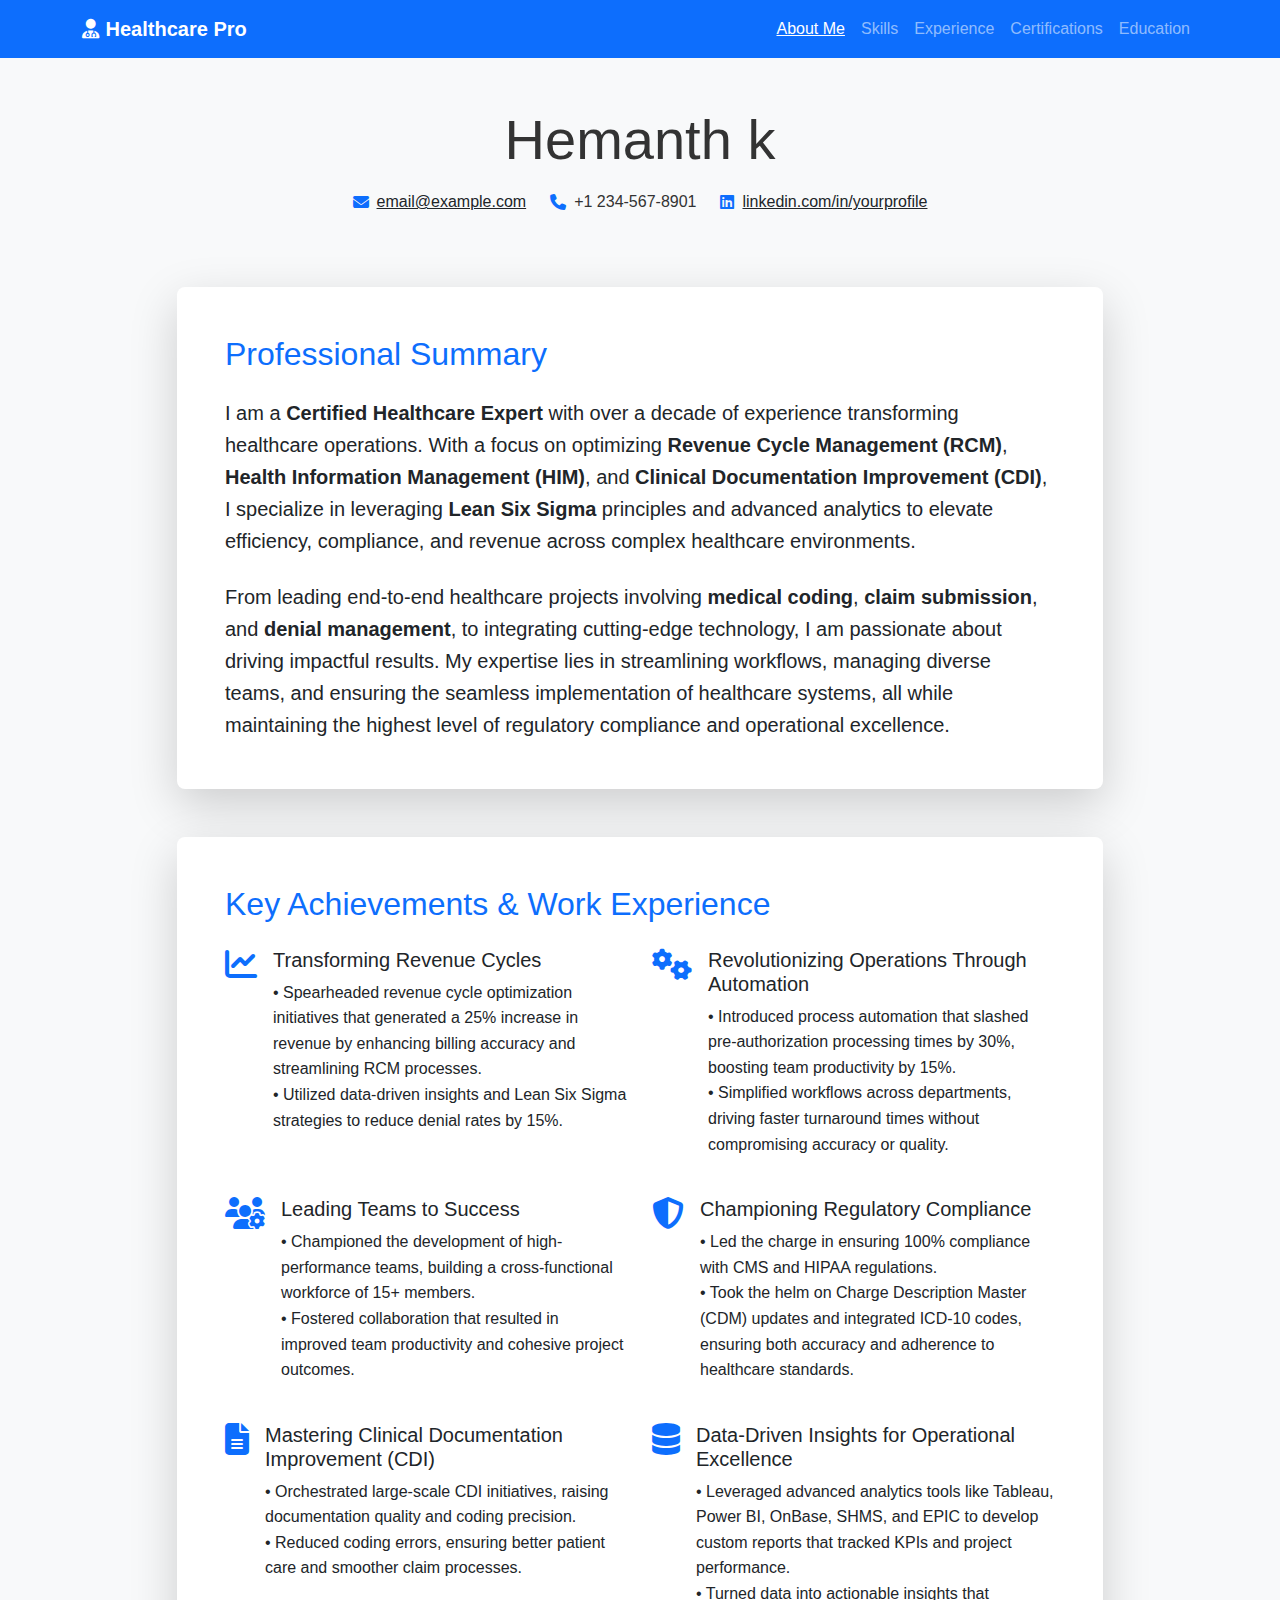
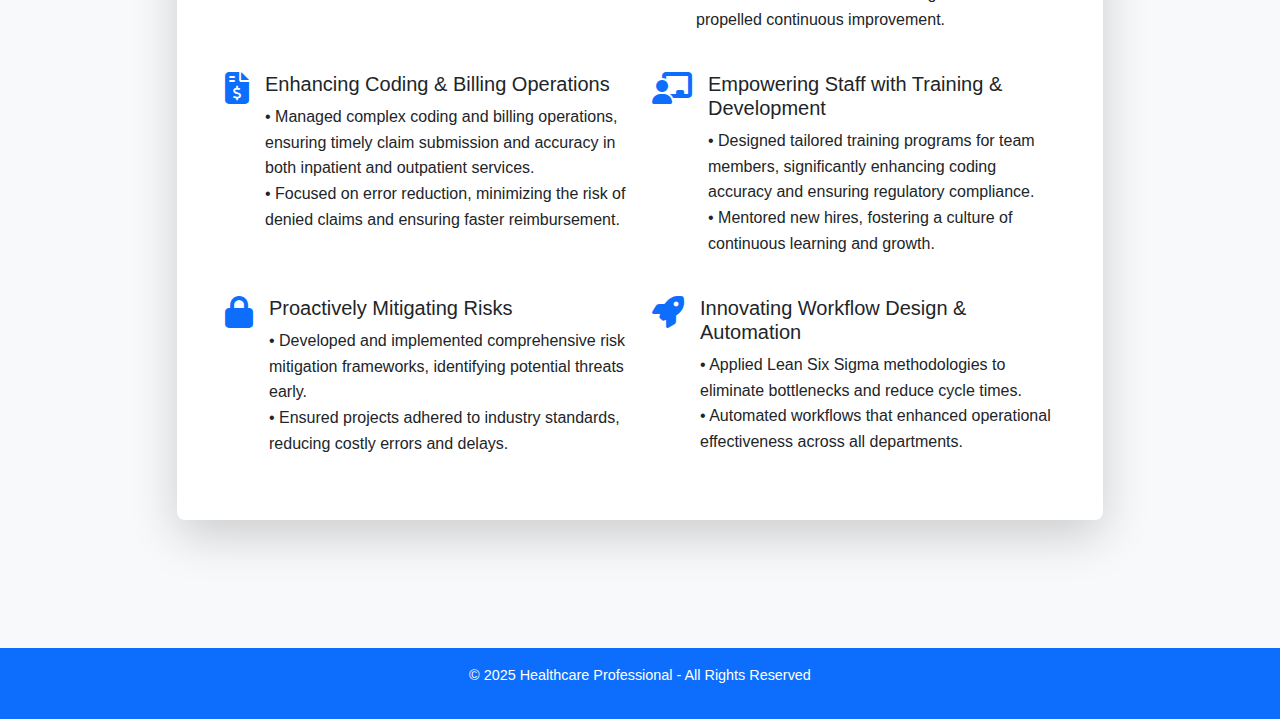
==== commit 739e0ca5: "Update index.html" ====
--- a/index.html
+++ b/index.html
@@ -38,7 +38,7 @@
       <div class="row justify-content-center mb-5">
         <div class="col-lg-10 text-center">
           <div class="mb-4">
-            <h1 class="display-4 mb-3">John Doe</h1>
+            <h1 class="display-4 mb-3">Hemanth k</h1>
             <div class="d-flex flex-wrap justify-content-center gap-4">
               <div class="d-flex align-items-center">
                 <i class="fas fa-envelope me-2 text-primary"></i>
